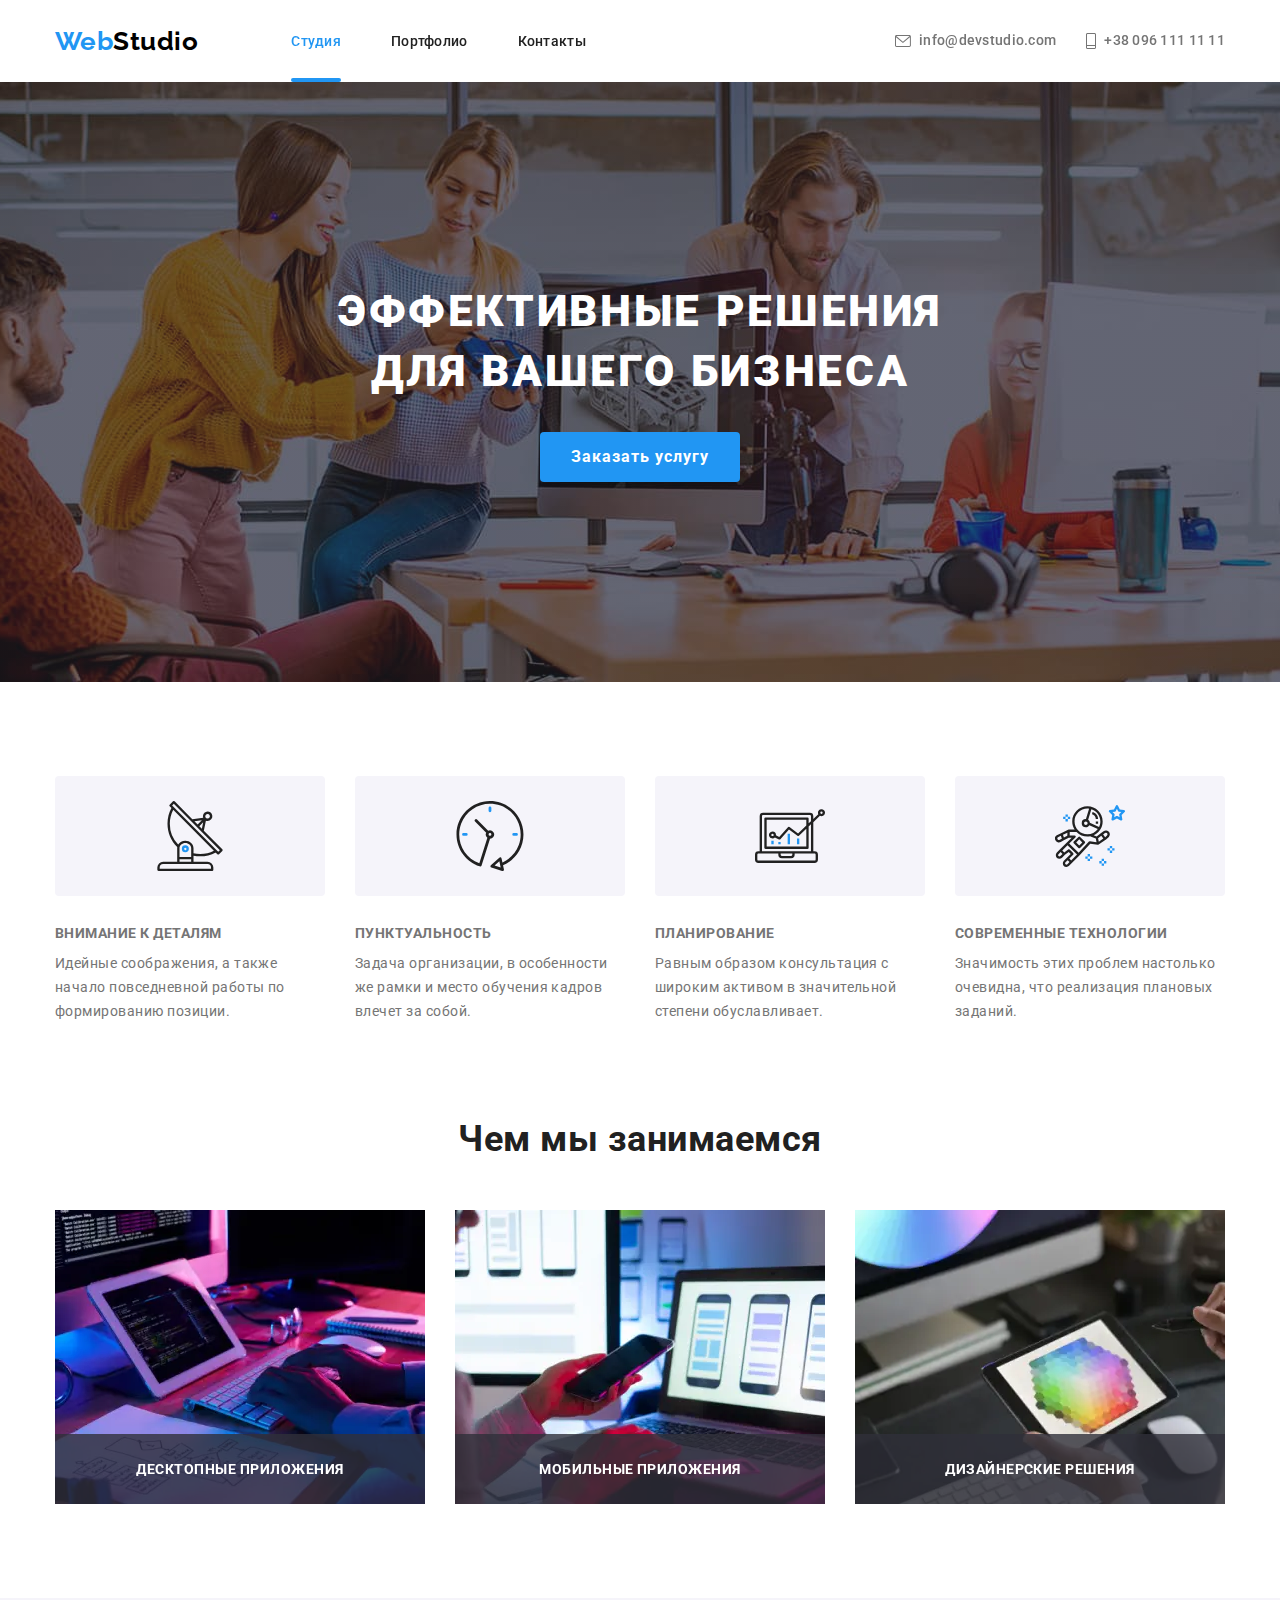
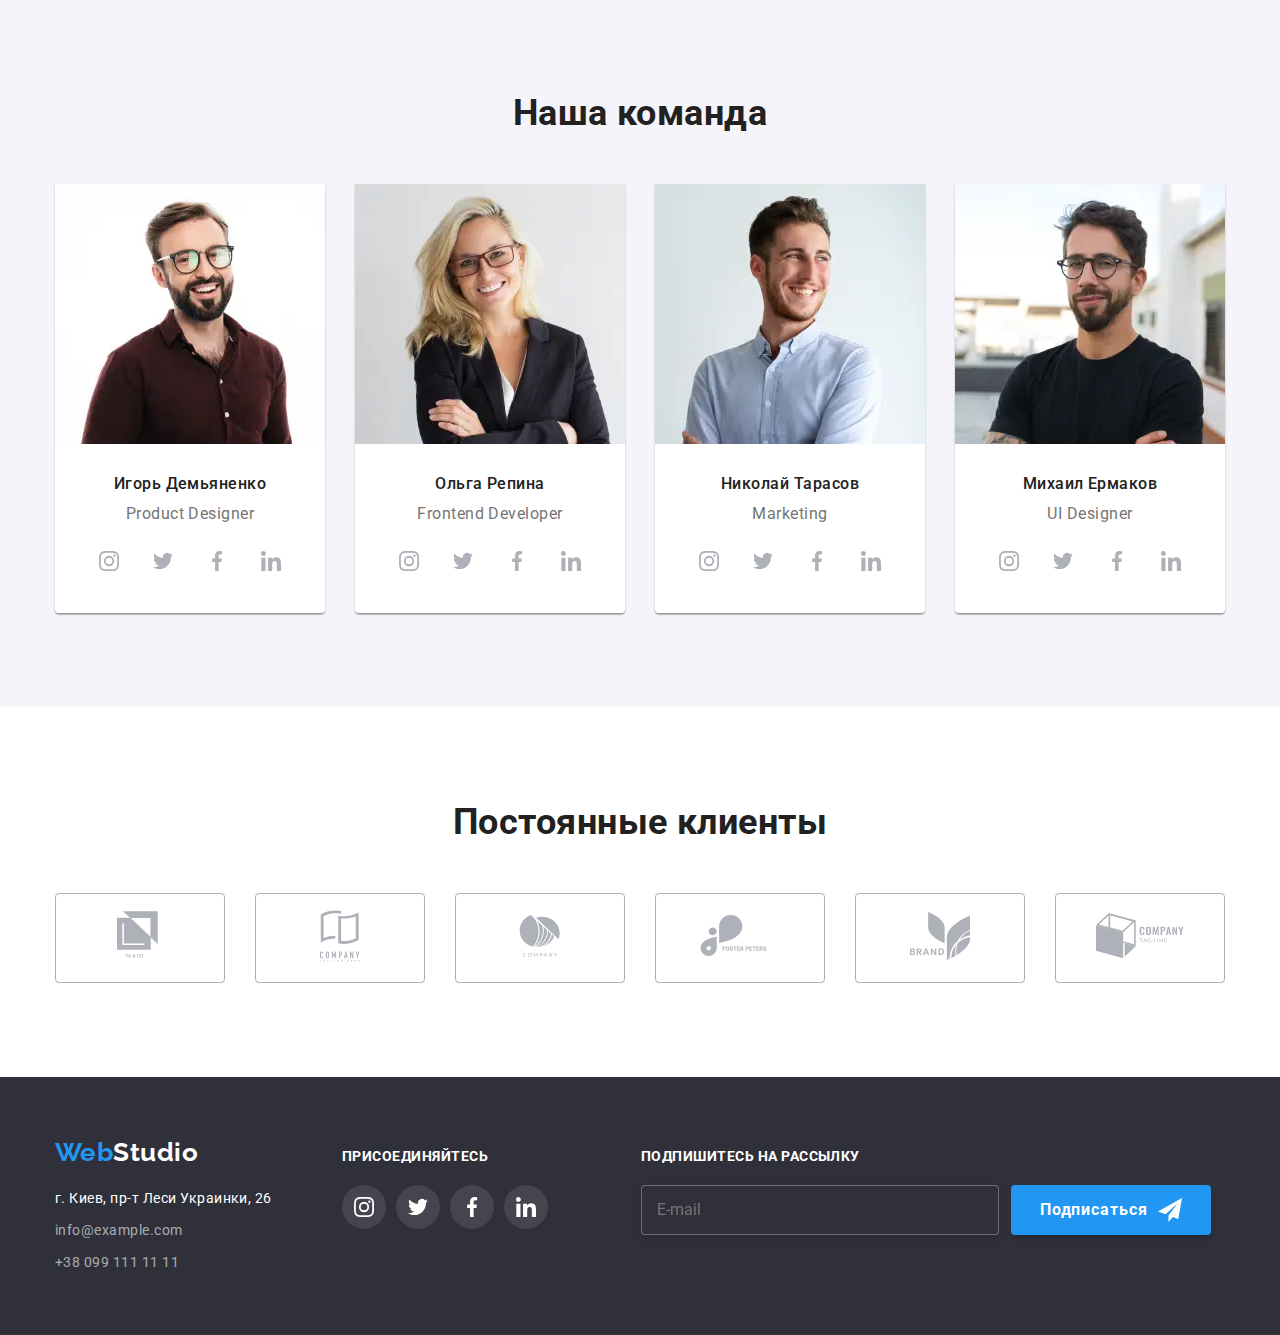
==== index.html @ d4e1d2b4 "Mobile-first design" ====
<!DOCTYPE html>
<html lang="ru">
<head>
    <meta charset="UTF-8">
    <meta name="viewport" content="width=device-width, initial-scale=1.0">
    <title>Студия</title>
    <link rel="preconnect" href="https://fonts.gstatic.com">
    <link href="https://fonts.googleapis.com/css2?family=Raleway:wght@700&family=Roboto:wght@400;500;700;900&display=swap" rel="stylesheet">
    <link rel="stylesheet" href="./css/main.min.css"> 
</head>
<body>
    <header class="page-header">
        <div class="container nav-line">
        <nav class="main-nav">
            <a href="/" class="logo"><span class="logo-first-part">Web</span><span class="logo-second-part">Studio</span></a>
            <button type="button" class="menu-button"
            aria-expanded="false"
            aria-controls="menu-container" 
            data-menu-button>
                <svg width="40" height="40" aria-label="Переключатель мобильного меню">
                    <use class="icon-menu" href="./images/Optimized/svg/sprite.svg#icon-menu"></use>
                    <use class="icon-cross" href="./images/Optimized/svg/sprite.svg#icon-close-black"></use>
                </svg>
            </button>
            <div class="menu-container id=menu-container"  data-menu>
                <ul class="site-nav">
                    <li class="item"><a href="/" class="link current">Студия</a></li>
                    <li class="item"><a href="./portfolio.html" class="link">Портфолио</a></li>
                    <li class="item"><a href="" class="link">Контакты</a></li>
                </ul>
                <ul class="contacts">
                    <li class="item mail"><a href="mailto:info@devstudio.com" class="link">
                        <svg width="16" height="12" class="contacts-icon"><use href="./images/Optimized/svg/sprite.svg#icon-envelope1"></use></svg>
                        info@devstudio.com</a>
                    </li>
                    <li class="item"><a href="tel:+380961111111" class="link">
                        <svg width="10" height="16" class="contacts-icon"><use href="./images/Optimized/svg/sprite.svg#icon-phone1"></use></svg>
                        +38 096 111 11 11</a>
                    </li>
                </ul>
            </div>
        </nav>
        </div>
    </header>

    <main>
        <section class="hero">
            <div class="container">
            <h1 class="hero-title">Эффективные решения<br/>
                для вашего бизнеса</h1>
            <button class="hero-button" data-modal-open>Заказать услугу</button>
            </div>
        </section>
        <div class="backdrop is-hidden" data-modal>
            <div class="modal">
                <button class="close-window" data-modal-close>
                    <svg width="18" height="18" class="close-icon"><use href="./images/Optimized/svg/sprite.svg#icon-close-black"></use></svg>    
                </button>
                <form class="form">
                    <h2>Оставьте свои данные, мы вам перезвоним</h2>

                    <label class="form-field">
                        <span class="form-label">Имя</span> 
                        <input type="text" class="form-input" name="name">
                        <svg width="18" height="18" class="form-icon"><use href="./images/Optimized/svg/sprite.svg#icon-person-black"></use></svg>
                    </label>

                    <label class="form-field">
                        <span class="form-label">Телефон</span>
                        <input type="text" class="form-input" name="tel">
                        <svg width="18" height="18" class="form-icon"><use href="./images/Optimized/svg/sprite.svg#icon-phone-black"></use></svg>
                    </label>

                    <label class="form-field">
                        <span class="form-label">Почта</span>
                        <input type="text" class="form-input" name="mail">
                        <svg width="18" height="18" class="form-icon"><use href="./images/Optimized/svg/sprite.svg#icon-email-black"></use></svg>
                    </label>

                    <label class="form-field">
                        <span class="form-label">Комментарий</span>
                        <textarea name="comment" rows="5" placeholder="Введите текст" class="form-input comment-input"></textarea>
                    </label>

                    <label class="policy-checkbox">
                        <input class="checkbox" type="checkbox" name="policy">
                        <span class="policy-label">Соглашаюсь с рассылкой и принимаю <a href="" class="policy-link">Условия договора</a></span>
                    </label>
                    
                    <button type="submit" class="hero-button submit-button">Отправить</button>
                </form>
            </div>
        </div>

        <section class="section">
            <div class="container our-features">
            <h2 class="section-title visually-hidden">Особенности</h2>
            <ul class="features">
                <li class="list-item">
                    <div class="icon-item">
                        <svg width="70" height="70"><use href="./images/Optimized/svg/sprite.svg#icon-antenna1"></use></svg>
                    </div>
                    <h3 class="title">Внимание к деталям</h3>
                    <p class="description">Идейные соображения, а также начало повседневной работы по формированию позиции.</p>
                </li>
                <li class="list-item">
                    <div class="icon-item">
                        <svg width="70" height="70"><use href="./images/Optimized/svg/sprite.svg#icon-clock1"></use></svg>
                    </div>
                    <h3 class="title">Пунктуальность</h3>
                    <p class="description">Задача организации, в особенности же рамки и место обучения кадров влечет за собой.</p>
                </li>
                <li class="list-item">
                    <div class="icon-item">
                        <svg width="70" height="70"><use href="./images/Optimized/svg/sprite.svg#icon-diagram1"></use></svg>
                    </div>
                    <h3 class="title">Планирование</h3>
                    <p class="description">Равным образом консультация с широким активом в значительной степени обуславливает.</p>
                </li>
                <li class="list-item">
                    <div class="icon-item">
                        <svg width="70" height="70"><use href="./images/Optimized/svg/sprite.svg#icon-astronaut1"></use></svg>
                    </div>
                    <h3 class="title">Современные технологии</h3>
                    <p class="description">Значимость этих проблем настолько очевидна, что реализация плановых заданий.</p>
                </li>
            </ul>
            </div>
        </section>
        <section class="section services">
            <div class="container our-services">
            <h2 class="section-title">Чем мы занимаемся</h2>
            <ul class="what-we-do">
                <li class="list-item">
                    <picture>
                        <source
                          srcset="
                          ./images/Optimized/webp/desktop/our-services1-370.webp    1x,
                          ./images/Optimized/webp/desktop/our-services1-370@2x.webp 2x,
                          ./images/Optimized/webp/desktop/our-services1-370@3x.webp 3x"
                          media="(min-width: 1200px)"
                          type="image/webp"
                        /> 
                        <source
                          srcset="
                          ./images/Optimized/jpeg/desktop/our-services1-370.jpg    1x,
                          ./images/Optimized/jpeg/desktop/our-services1-370@2x.jpg 2x,
                          ./images/Optimized/jpeg/desktop/our-services1-370@3x.jpg 3x"
                          media="(min-width: 1200px)"
                        />
                        <img
                          src="./images/Optimized/jpeg/desktop/our-services1-370.jpg "
                          alt="Человек, вводящий код на клавиатуре"
                        />
                      </picture>
                    <p class="label">Десктопные приложения</p>
                </li>
                <li class="list-item">
                    <picture>
                        <source
                          srcset="
                          ./images/Optimized/webp/desktop/our-services2-370.webp    1x,
                          ./images/Optimized/webp/desktop/our-services2-370@2x.webp 2x,
                          ./images/Optimized/webp/desktop/our-services2-370@3x.webp 3x"
                          media="(min-width: 1200px)"
                          type="image/webp"
                        /> 
                        <source
                          srcset="
                          ./images/Optimized/jpeg/desktop/our-services2-370.jpg    1x,
                          ./images/Optimized/jpeg/desktop/our-services2-370@2x.jpg 2x,
                          ./images/Optimized/jpeg/desktop/our-services2-370@3x.jpg 3x"
                          media="(min-width: 1200px)"
                        />
                        <img
                          src="./images/Optimized/jpeg/desktop/our-services2-370.jpg "
                          alt="Человек, выбирающий дизайн для мобильного сайта"
                        />
                      </picture>
                    <p class="label">Мобильные приложения</p>
                </li>
                <li class="list-item">
                    <picture>
                        <source
                          srcset="
                          ./images/Optimized/webp/desktop/our-services3-370.webp    1x,
                          ./images/Optimized/webp/desktop/our-services3-370@2x.webp 2x,
                          ./images/Optimized/webp/desktop/our-services3-370@3x.webp 3x"
                          media="(min-width: 1200px)"
                          type="image/webp"
                        /> 
                        <source
                          srcset="
                          ./images/Optimized/jpeg/desktop/our-services3-370.jpg    1x,
                          ./images/Optimized/jpeg/desktop/our-services3-370@2x.jpg 2x,
                          ./images/Optimized/jpeg/desktop/our-services3-370@3x.jpg 3x"
                          media="(min-width: 1200px)"
                        />
                        <img
                          src="./images/Optimized/jpeg/desktop/our-services3-370.jpg "
                          alt="Человек, выбирающий цвета для дизайна"
                        />
                      </picture>
                    <p class="label">Дизайнерские решения</p>
                </li>
            </ul>
            </div>
        </section>
        <section class="section our-team">
            <div class="container our-people">
            <h2 class="section-title">Наша команда</h2>
            <ul class="our-team-members">
                <li class="list-item">
                    <picture>
                        <source
                          srcset="
                          ./images/Optimized/webp/desktop/team-member1-270.webp    1x,
                          ./images/Optimized/webp/desktop/team-member1-270@2x.webp 2x,
                          ./images/Optimized/webp/desktop/team-member1-270@3x.webp 3x"
                          media="(min-width: 1200px)"
                          type="image/webp"
                        /> 
                        <source
                          srcset="
                          ./images/Optimized/jpeg/desktop/team-member1-270.jpg    1x,
                          ./images/Optimized/jpeg/desktop/team-member1-270@2x.jpg 2x,
                          ./images/Optimized/jpeg/desktop/team-member1-270@3x.jpg 3x"
                          media="(min-width: 1200px)"
                        />
                        <source
                          srcset="
                          ./images/Optimized/webp/tablet/team-member1-354.webp    1x,
                          ./images/Optimized/webp/tablet/team-member1-354@2x.webp 2x,
                          ./images/Optimized/webp/tablet/team-member1-354@3x.webp 3x"
                          media="(min-width: 768px)"
                          type="image/webp"
                        /> 
                        <source 
                          srcset="
                          ./images/Optimized/jpeg/tablet/team-member1-354.jpg    1x,
                          ./images/Optimized/jpeg/tablet/team-member1-354@2x.jpg 2x,
                          ./images/Optimized/jpeg/tablet/team-member1-354@3x.jpg 3x"
                          media="(min-width: 768px)"
                        />
                        <source
                          srcset="
                          ./images/Optimized/webp/mobile/team-member1-450.webp    1x,
                          ./images/Optimized/webp/mobile/team-member1-450@2x.webp 2x,
                          ./images/Optimized/webp/mobile/team-member1-450@3x.webp 3x"
                          media="(max-width: 767px)"
                          type="image/webp"
                        /> 
                        <source   
                          srcset="
                          ./images/Optimized/jpeg/mobile/team-member1-450.jpg    1x,
                          ./images/Optimized/jpeg/mobile/team-member1-450@2x.jpg 2x,
                          ./images/Optimized/jpeg/mobile/team-member1-450@3x.jpg 3x"
                          media="(max-width: 767px)"
                        />
                        <img
                          src="./images/Optimized/jpeg/desktop/team-member1-270.jpg "
                          alt="Фото Игорь Демьяненко" class="team-member-photo"
                        />
                      </picture>
                        <div class="team-member-details">
                            <h3 class="team-member">Игорь Демьяненко</h3>
                            <p lang="en" class="team-member-position">Product Designer</p>
                            <ul class="social-networks">
                                <li><a href="" class="social-link">
                                    <svg class="link-icon" width="20" height="20"><use href="./images/Optimized/svg/sprite.svg#icon-instagram1"></use></svg>
                                </a></li>
                                <li><a href="" class="social-link">
                                    <svg class="link-icon" width="20" height="20"><use href="./images/Optimized/svg/sprite.svg#icon-twitter1"></use></svg>
                                </a></li>
                                <li><a href="" class="social-link">
                                    <svg class="link-icon" width="20" height="20"><use href="./images/Optimized/svg/sprite.svg#icon-facebook1"></use></svg>
                                </a></li>
                                <li><a href="" class="social-link">
                                    <svg class="link-icon" width="20" height="20"><use href="./images/Optimized/svg/sprite.svg#icon-linkedin1"></use></svg>
                                </a></li>
                            </ul>
                        </div>
                </li>
                <li class="list-item">
                    <picture>
                        <source
                          srcset="
                          ./images/Optimized/webp/desktop/team-member2-270.webp    1x,
                          ./images/Optimized/webp/desktop/team-member2-270@2x.webp 2x,
                          ./images/Optimized/webp/desktop/team-member2-270@3x.webp 3x"
                          media="(min-width: 1200px)"
                          type="image/webp"
                        /> 
                        <source
                          srcset="
                          ./images/Optimized/jpeg/desktop/team-member2-270.jpg    1x,
                          ./images/Optimized/jpeg/desktop/team-member2-270@2x.jpg 2x,
                          ./images/Optimized/jpeg/desktop/team-member2-270@3x.jpg 3x"
                          media="(min-width: 1200px)"
                        />
                        <source
                          srcset="
                          ./images/Optimized/webp/tablet/team-member2-354.webp    1x,
                          ./images/Optimized/webp/tablet/team-member2-354@2x.webp 2x,
                          ./images/Optimized/webp/tablet/team-member2-354@3x.webp 3x"
                          media="(min-width: 768px)"
                          type="image/webp"
                        /> 
                        <source 
                          srcset="
                          ./images/Optimized/jpeg/tablet/team-member2-354.jpg    1x,
                          ./images/Optimized/jpeg/tablet/team-member2-354@2x.jpg 2x,
                          ./images/Optimized/jpeg/tablet/team-member2-354@3x.jpg 3x"
                          media="(min-width: 768px)"
                        />
                        <source
                          srcset="
                          ./images/Optimized/webp/mobile/team-member2-450.webp    1x,
                          ./images/Optimized/webp/mobile/team-member2-450@2x.webp 2x,
                          ./images/Optimized/webp/mobile/team-member2-450@3x.webp 3x"
                          media="(max-width: 767px)"
                          type="image/webp"
                        /> 
                        <source   
                          srcset="
                          ./images/Optimized/jpeg/mobile/team-member2-450.jpg    1x,
                          ./images/Optimized/jpeg/mobile/team-member2-450@2x.jpg 2x,
                          ./images/Optimized/jpeg/mobile/team-member2-450@3x.jpg 3x"
                          media="(max-width: 767px)"
                        />
                        <img
                          src="./images/Optimized/jpeg/desktop/team-member2-270.jpg "
                          alt="Фото Ольга Репина" class="team-member-photo"
                        />
                      </picture>
                        <div class="team-member-details">
                            <h3 class="team-member">Ольга Репина</h3>
                            <p lang="en" class="team-member-position">Frontend Developer</p>
                            <ul class="social-networks">
                                <li><a href="" class="social-link">
                                    <svg class="link-icon" width="20" height="20"><use href="./images/Optimized/svg/sprite.svg#icon-instagram1"></use></svg>
                                </a></li>
                                <li><a href="" class="social-link">
                                    <svg class="link-icon" width="20" height="20"><use href="./images/Optimized/svg/sprite.svg#icon-twitter1"></use></svg>
                                </a></li>
                                <li><a href="" class="social-link">
                                    <svg class="link-icon" width="20" height="20"><use href="./images/Optimized/svg/sprite.svg#icon-facebook1"></use></svg>
                                </a></li>
                                <li><a href="" class="social-link">
                                    <svg class="link-icon" width="20" height="20"><use href="./images/Optimized/svg/sprite.svg#icon-linkedin1"></use></svg>
                                </a></li>
                            </ul>
                        </div>
                </li>
                <li class="list-item">
                    <picture>
                        <source
                          srcset="
                          ./images/Optimized/webp/desktop/team-member3-270.webp    1x,
                          ./images/Optimized/webp/desktop/team-member3-270@2x.webp 2x,
                          ./images/Optimized/webp/desktop/team-member3-270@3x.webp 3x"
                          media="(min-width: 1200px)"
                          type="image/webp"
                        /> 
                        <source
                          srcset="
                          ./images/Optimized/jpeg/desktop/team-member3-270.jpg    1x,
                          ./images/Optimized/jpeg/desktop/team-member3-270@2x.jpg 2x,
                          ./images/Optimized/jpeg/desktop/team-member3-270@3x.jpg 3x"
                          media="(min-width: 1200px)"
                        />
                        <source
                          srcset="
                          ./images/Optimized/webp/tablet/team-member3-354.webp    1x,
                          ./images/Optimized/webp/tablet/team-member3-354@2x.webp 2x,
                          ./images/Optimized/webp/tablet/team-member3-354@3x.webp 3x"
                          media="(min-width: 768px)"
                          type="image/webp"
                        /> 
                        <source 
                          srcset="
                          ./images/Optimized/jpeg/tablet/team-member3-354.jpg    1x,
                          ./images/Optimized/jpeg/tablet/team-member3-354@2x.jpg 2x,
                          ./images/Optimized/jpeg/tablet/team-member3-354@3x.jpg 3x"
                          media="(min-width: 768px)"
                        />
                        <source
                          srcset="
                          ./images/Optimized/webp/mobile/team-member3-450.webp    1x,
                          ./images/Optimized/webp/mobile/team-member3-450@2x.webp 2x,
                          ./images/Optimized/webp/mobile/team-member3-450@3x.webp 3x"
                          media="(max-width: 767px)"
                          type="image/webp"
                        /> 
                        <source   
                          srcset="
                          ./images/Optimized/jpeg/mobile/team-member3-450.jpg    1x,
                          ./images/Optimized/jpeg/mobile/team-member3-450@2x.jpg 2x,
                          ./images/Optimized/jpeg/mobile/team-member3-450@3x.jpg 3x"
                          media="(max-width: 767px)"
                        />
                        <img
                          src="./images/Optimized/jpeg/desktop/team-member3-270.jpg "
                          alt="Фото Николай Тарасов" class="team-member-photo"
                        />
                      </picture>
                        <div class="team-member-details">
                            <h3 class="team-member">Николай Тарасов</h3>
                            <p lang="en" class="team-member-position">Marketing</p>
                            <ul class="social-networks">
                                <li><a href="" class="social-link">
                                    <svg class="link-icon" width="20" height="20"><use href="./images/Optimized/svg/sprite.svg#icon-instagram1"></use></svg>
                                </a></li>
                                <li><a href="" class="social-link">
                                    <svg class="link-icon" width="20" height="20"><use href="./images/Optimized/svg/sprite.svg#icon-twitter1"></use></svg>
                                </a></li>
                                <li><a href="" class="social-link">
                                    <svg class="link-icon" width="20" height="20"><use href="./images/Optimized/svg/sprite.svg#icon-facebook1"></use></svg>
                                </a></li>
                                <li><a href="" class="social-link">
                                    <svg class="link-icon" width="20" height="20"><use href="./images/Optimized/svg/sprite.svg#icon-linkedin1"></use></svg>
                                </a></li>
                            </ul>
                        </div>
                </li>
                <li class="list-item">
                    <picture>
                        <source
                          srcset="
                          ./images/Optimized/webp/desktop/team-member4-270.webp    1x,
                          ./images/Optimized/webp/desktop/team-member4-270@2x.webp 2x,
                          ./images/Optimized/webp/desktop/team-member4-270@3x.webp 3x"
                          media="(min-width: 1200px)"
                          type="image/webp"
                        /> 
                        <source
                          srcset="
                          ./images/Optimized/jpeg/desktop/team-member4-270.jpg    1x,
                          ./images/Optimized/jpeg/desktop/team-member4-270@2x.jpg 2x,
                          ./images/Optimized/jpeg/desktop/team-member4-270@3x.jpg 3x"
                          media="(min-width: 1200px)"
                        />
                        <source
                          srcset="
                          ./images/Optimized/webp/tablet/team-member4-354.webp    1x,
                          ./images/Optimized/webp/tablet/team-member4-354@2x.webp 2x,
                          ./images/Optimized/webp/tablet/team-member4-354@3x.webp 3x"
                          media="(min-width: 768px)"
                          type="image/webp"
                        /> 
                        <source 
                          srcset="
                          ./images/Optimized/jpeg/tablet/team-member4-354.jpg    1x,
                          ./images/Optimized/jpeg/tablet/team-member4-354@2x.jpg 2x,
                          ./images/Optimized/jpeg/tablet/team-member4-354@3x.jpg 3x"
                          media="(min-width: 768px)"
                        />
                        <source
                          srcset="
                          ./images/Optimized/webp/mobile/team-member4-450.webp    1x,
                          ./images/Optimized/webp/mobile/team-member4-450@2x.webp 2x,
                          ./images/Optimized/webp/mobile/team-member4-450@3x.webp 3x"
                          media="(max-width: 767px)"
                          type="image/webp"
                        /> 
                        <source   
                          srcset="
                          ./images/Optimized/jpeg/mobile/team-member4-450.jpg    1x,
                          ./images/Optimized/jpeg/mobile/team-member4-450@2x.jpg 2x,
                          ./images/Optimized/jpeg/mobile/team-member4-450@3x.jpg 3x"
                          media="(max-width: 767px)"
                        />
                        <img
                          src="./images/Optimized/jpeg/desktop/team-member4-270.jpg "
                          alt="Фото Михаил Ермаков" class="team-member-photo"
                        />
                      </picture>
                        <div class="team-member-details">
                            <h3 class="team-member">Михаил Ермаков</h3>
                            <p lang="en" class="team-member-position">UI Designer</p>
                            <ul class="social-networks">
                                <li><a href="" class="social-link">
                                    <svg class="link-icon" width="20" height="20"><use href="./images/Optimized/svg/sprite.svg#icon-instagram1"></use></svg>
                                </a></li>
                                <li><a href="" class="social-link">
                                    <svg class="link-icon" width="20" height="20"><use href="./images/Optimized/svg/sprite.svg#icon-twitter1"></use></svg>
                                </a></li>
                                <li><a href="" class="social-link">
                                    <svg class="link-icon" width="20" height="20"><use href="./images/Optimized/svg/sprite.svg#icon-facebook1"></use></svg>
                                </a></li>
                                <li><a href="" class="social-link">
                                    <svg class="link-icon" width="20" height="20"><use href="./images/Optimized/svg/sprite.svg#icon-linkedin1"></use></svg>
                                </a></li>
                            </ul>
                        </div>
                </li>
            </ul>
            </div>
        </section>
        <section class="section">
            <div class="container our-clients">
            <h2 class="section-title">Постоянные клиенты</h2>
            <ul class="clients-logos">
                <li class="list-item client"><a href="">
                    <svg class="link-icon" width="45" height="50"><use href="./images/Optimized/svg/sprite.svg#icon-logo11"></use></svg>
                </a></li>
                <li class="list-item client"><a href="">
                    <svg class="link-icon" width="40" height="52"><use href="./images/Optimized/svg/sprite.svg#icon-logo21"></use></svg>
                </a></li>
                <li class="list-item client"><a href="">
                    <svg class="link-icon" width="42" height="42"><use href="./images/Optimized/svg/sprite.svg#icon-logo31"></use></svg>
                </a></li>
                <li class="list-item client"><a href="">
                    <svg class="link-icon" width="80" height="42"><use href="./images/Optimized/svg/sprite.svg#icon-logo41"></use></svg>
                </a></li>
                <li class="list-item client"><a href="">
                    <svg class="link-icon" width="60" height="48"><use href="./images/Optimized/svg/sprite.svg#icon-logo51"></use></svg>
                </a></li>
                <li class="list-item client"><a href="">
                    <svg class="link-icon" width="88" height="46"><use href="./images/Optimized/svg/sprite.svg#icon-logo61"></use></svg>
                </a></li>
            </ul>
            </div>
        </section>
    </main>

    <footer class="footer">
        <div class="container footer-line">
        <div class="footer-contacts">
            <div class="address-block">
                <a href="/" class="logo"><span class="logo-first-part">Web</span><span class="logo-second-part">Studio</span></a>
                <address class="address">
                        <a href="" class="phys-address link">г. Киев, пр-т Леси Украинки, 26</a>
                        <a href="mailto:info@example.com" class="email link">info@example.com</a>
                        <a href="tel:+380991111111" class="phone link">+38 099 111 11 11</a>
                </address>
            </div>
            <div class="join-us">
                <p class="join">присоединяйтесь</p>
                <ul class="social-networks">
                    <li><a href="" class="social-link-footer">
                        <svg class="link-icon" width="20" height="20"><use href="./images/Optimized/svg/sprite.svg#icon-instagram1"></use></svg>
                    </a></li>
                    <li><a href="" class="social-link-footer">
                        <svg class="link-icon" width="20" height="20"><use href="./images/Optimized/svg/sprite.svg#icon-twitter1"></use></svg>
                    </a></li>
                    <li><a href="" class="social-link-footer">
                        <svg class="link-icon" width="20" height="20"><use href="./images/Optimized/svg/sprite.svg#icon-facebook1"></use></svg>
                    </a></li>
                    <li><a href="" class="social-link-footer">
                        <svg class="link-icon" width="20" height="20"><use href="./images/Optimized/svg/sprite.svg#icon-linkedin1"></use></svg>
                    </a></li>
                </ul>
            </div>
        </div>
            <form class="form-footer">
                <div>
                    <p>Подпишитесь на рассылку</p>
                    <input type="text" class="form-input-footer" name="email" id="email" placeholder="E-mail">
                </div>
                    <button type="submit" class="hero-button subscribe-button">Подписаться
                        <svg class="subscribe-icon" width="24" height="24"><use href="./images/Optimized/svg/sprite.svg#icon-icon-send"></use></svg> 
                    </button>
            </form>
        </div>
    </footer>
    <script src="./js/modal.js"></script>
    <script src="./js/menu-button.js"></script>
</body>
</html>
---- css/main.min.css ----
/*! modern-normalize v1.0.0 | MIT License | https://github.com/sindresorhus/modern-normalize */*,*::before,*::after{-webkit-box-sizing:border-box;box-sizing:border-box}:root{-moz-tab-size:4;-o-tab-size:4;tab-size:4}html{line-height:1.15;-webkit-text-size-adjust:100%}body{margin:0}body{font-family:system-ui,-apple-system,"Segoe UI",Roboto,Helvetica,Arial,sans-serif,"Apple Color Emoji","Segoe UI Emoji"}hr{height:0;color:inherit}abbr[title]{-webkit-text-decoration:underline dotted;text-decoration:underline dotted}b,strong{font-weight:bolder}code,kbd,samp,pre{font-family:ui-monospace, SFMono-Regular, Consolas, 'Liberation Mono', Menlo, monospace;font-size:1em}small{font-size:80%}sub,sup{font-size:75%;line-height:0;position:relative;vertical-align:baseline}sub{bottom:-0.25em}sup{top:-0.5em}table{text-indent:0;border-color:inherit}button,input,optgroup,select,textarea{font-family:inherit;font-size:100%;line-height:1.15;margin:0}button,select{text-transform:none}button,[type='button'],[type='reset'],[type='submit']{-webkit-appearance:button}::-moz-focus-inner{border-style:none;padding:0}:-moz-focusring{outline:1px dotted ButtonText}:-moz-ui-invalid{box-shadow:none}legend{padding:0}progress{vertical-align:baseline}::-webkit-inner-spin-button,::-webkit-outer-spin-button{height:auto}[type='search']{-webkit-appearance:textfield;outline-offset:-2px}::-webkit-search-decoration{-webkit-appearance:none}::-webkit-file-upload-button{-webkit-appearance:button;font:inherit}summary{display:list-item}.visually-hidden{position:absolute;width:1px;height:1px;margin:-1px;border:0;padding:0;white-space:nowrap;-webkit-clip-path:inset(100%);clip-path:inset(100%);clip:rect(0 0 0 0);overflow:hidden}body{background-color:#fff;color:#757575;font-family:Roboto,sans-serif;letter-spacing:0.03em}body.modal-open{overflow:hidden}ul{list-style:none;padding:0;margin:0}a{text-decoration:none;color:currentColor}img{display:block;max-width:100%;height:auto}.container{padding-left:15px;padding-right:15px;margin-left:auto;margin-right:auto}@media screen and (min-width: 480px){.container{width:480px}}@media screen and (min-width: 768px){.container{width:768px}}@media screen and (min-width: 1200px){.container{width:1200px}}.section-title{margin-top:0;margin-bottom:30px;color:#212121;font-weight:700;font-size:28px;line-height:1.17;text-align:center}@media screen and (min-width: 1200px){.section-title{margin-bottom:50px;font-size:36px;line-height:1.17}}.logo{padding-top:16px;padding-bottom:16px;font-family:Raleway,sans-serif;font-weight:700;font-size:24px;line-height:1.17}.logo-first-part{color:#2196F3}.logo-second-part{color:#000}@media screen and (min-width: 768px){.logo{padding-top:26px;padding-bottom:26px}}@media screen and (min-width: 1200px){.logo{font-size:26px}}.footer .logo-second-part{color:#fff}.page-header{position:relative}.main-nav{display:-webkit-box;display:-ms-flexbox;display:flex;-webkit-box-pack:justify;-ms-flex-pack:justify;justify-content:space-between;-webkit-box-align:center;-ms-flex-align:center;align-items:center}.menu-button{display:-webkit-inline-box;display:-ms-inline-flexbox;display:inline-flex;margin:0;padding:0;border:none;background-color:transparent}.menu-button .icon-cross{display:none}.menu-button.is-open .icon-cross{display:block}.menu-button.is-open .icon-menu{display:none}@media screen and (min-width: 768px){.menu-button{display:none}}.icon-menu{fill:currentColor}.icon-menu:hover,.icon-menu:focus{color:#2196F3}.icon-cross{fill:currentColor}.icon-cross:hover,.icon-cross:focus{color:#2196F3}.menu-container{width:100%;z-index:2}@media screen and (max-width: 767px){.menu-container{display:none;position:absolute;top:100%;left:0;padding:60px;text-align:center;background-color:#fff;border-top:1px solid #ECECEC;-webkit-box-shadow:0px 4px 8px rgba(0,0,0,0.04),0px 2px 4px rgba(0,0,0,0.08),0px 1px 3px rgba(0,0,0,0.16);box-shadow:0px 4px 8px rgba(0,0,0,0.04),0px 2px 4px rgba(0,0,0,0.08),0px 1px 3px rgba(0,0,0,0.16)}.menu-container.is-open{display:block}}@media screen and (min-width: 768px){.menu-container{display:-webkit-box;display:-ms-flexbox;display:flex;-webkit-box-pack:justify;-ms-flex-pack:justify;justify-content:space-between;-webkit-box-align:center;-ms-flex-align:center;align-items:center;margin-left:88px}}@media screen and (min-width: 1200px){.menu-container{margin-left:93px}}@media screen and (max-width: 767px){.site-nav{margin-bottom:60px}}@media screen and (min-width: 768px){.site-nav{display:-webkit-box;display:-ms-flexbox;display:flex;-webkit-box-pack:justify;-ms-flex-pack:justify;justify-content:space-between;-webkit-box-align:center;-ms-flex-align:center;align-items:center}}@media screen and (max-width: 767px){.site-nav .item{margin-bottom:40px}}@media screen and (min-width: 768px){.site-nav .item{margin-right:50px}}@media screen and (max-width: 767px){.site-nav .item:last-child{margin-bottom:0}}@media screen and (min-width: 768px){.site-nav .item:last-child{margin-right:0}}.site-nav .link{display:inline-block;color:#212121;font-weight:500;font-size:18px;line-height:1.17;letter-spacing:0.02em;-webkit-transition:color 250ms cubic-bezier(0.4, 0, 0.2, 1);transition:color 250ms cubic-bezier(0.4, 0, 0.2, 1)}@media screen and (min-width: 768px){.site-nav .link{font-size:14px}}@media screen and (min-width: 1200px){.site-nav .link{line-height:1.14}}.site-nav .link:hover,.site-nav .link:focus{color:#2196F3}.site-nav .link.current{color:#2196F3}.link.current{position:relative}.link.current::after{content:"";position:absolute;bottom:-8px;left:0;width:100%;height:4px;border-radius:2px;background-color:#2196F3}@media screen and (min-width: 768px){.link.current::after{bottom:-32px}}@media screen and (min-width: 768px){.main-nav{display:-webkit-box;display:-ms-flexbox;display:flex;-webkit-box-pack:justify;-ms-flex-pack:justify;justify-content:space-between;-webkit-box-align:center;-ms-flex-align:center;align-items:center}}@media screen and (min-width: 1200px){.contacts{display:-webkit-box;display:-ms-flexbox;display:flex;-webkit-box-pack:justify;-ms-flex-pack:justify;justify-content:space-between;-webkit-box-align:center;-ms-flex-align:center;align-items:center}}@media screen and (min-width: 1200px){.contacts .item:first-child{margin-right:30px}}.contacts .link{color:#757575;font-weight:500;font-size:18px;line-height:1.17;letter-spacing:0.02em;-webkit-transition:color 250ms cubic-bezier(0.4, 0, 0.2, 1);transition:color 250ms cubic-bezier(0.4, 0, 0.2, 1)}@media screen and (min-width: 768px){.contacts .link{display:-webkit-box;display:-ms-flexbox;display:flex;-webkit-box-pack:start;-ms-flex-pack:start;justify-content:flex-start;-webkit-box-align:center;-ms-flex-align:center;align-items:center;font-size:12px}}@media screen and (min-width: 1200px){.contacts .link{-webkit-box-pack:justify;-ms-flex-pack:justify;justify-content:space-between;font-size:14px;line-height:1.14}}.contacts .link:hover,.contacts .link:focus{color:#2196F3}.contacts-icon{margin-right:10px;fill:currentColor}@media screen and (min-width: 768px){.contacts-icon{margin-right:8px}}@media screen and (min-width: 480px){.item.mail{margin-bottom:16px}}@media screen and (min-width: 768px){.item.mail{margin-bottom:12px}}@media screen and (min-width: 1200px){.item.mail{margin-bottom:0}}.header-portfolio{border-bottom:1px solid #ECECEC}.hero{text-align:center;margin-left:auto;margin-right:auto;max-width:480px;height:400px;background-color:#2F303A;background-image:-webkit-gradient(linear, left top, right top, from(rgba(47,48,58,0.4)), to(rgba(47,48,58,0.4))),url(../images/Optimized/jpeg/Hero-mobile.jpg);background-image:linear-gradient(to right, rgba(47,48,58,0.4), rgba(47,48,58,0.4)),url(../images/Optimized/jpeg/Hero-mobile.jpg);background-size:cover;background-repeat:no-repeat;background-position:center}@media screen and (min-width: 768px){.hero{max-width:768px}}@media screen and (min-width: 1200px){.hero{max-width:1600px;height:600px}}@media screen and (min-device-pixel-ratio: 2), screen and (-webkit-min-device-pixel-ratio: 2), screen and (min-resolution: 192dpi), screen and (min-resolution: 2dppx){.hero{background-image:-webkit-gradient(linear, left top, right top, from(rgba(47,48,58,0.4)), to(rgba(47,48,58,0.4))),url(../images/Optimized/jpeg/Hero-mobile@2x.jpg);background-image:linear-gradient(to right, rgba(47,48,58,0.4), rgba(47,48,58,0.4)),url(../images/Optimized/jpeg/Hero-mobile@2x.jpg)}}@media screen and (min-device-pixel-ratio: 3), screen and (-webkit-min-device-pixel-ratio: 3), screen and (min-resolution: 288dpi), screen and (min-resolution: 3dppx){.hero{background-image:-webkit-gradient(linear, left top, right top, from(rgba(47,48,58,0.4)), to(rgba(47,48,58,0.4))),url(../images/Optimized/jpeg/Hero-mobile@3x.jpg);background-image:linear-gradient(to right, rgba(47,48,58,0.4), rgba(47,48,58,0.4)),url(../images/Optimized/jpeg/Hero-mobile@3x.jpg)}}@media screen and (min-width: 481px){.hero{background-image:-webkit-gradient(linear, left top, right top, from(rgba(47,48,58,0.4)), to(rgba(47,48,58,0.4))),url(../images/Optimized/jpeg/Hero-tablet.jpg);background-image:linear-gradient(to right, rgba(47,48,58,0.4), rgba(47,48,58,0.4)),url(../images/Optimized/jpeg/Hero-tablet.jpg)}}@media screen and (min-width: 481px) and (min-device-pixel-ratio: 2), screen and (min-width: 481px) and (-webkit-min-device-pixel-ratio: 2), screen and (min-width: 481px) and (min-resolution: 192dpi), screen and (min-width: 481px) and (min-resolution: 2dppx){.hero{background-image:-webkit-gradient(linear, left top, right top, from(rgba(47,48,58,0.4)), to(rgba(47,48,58,0.4))),url(../images/Optimized/jpeg/Hero-tablet@2x.jpg);background-image:linear-gradient(to right, rgba(47,48,58,0.4), rgba(47,48,58,0.4)),url(../images/Optimized/jpeg/Hero-tablet@2x.jpg)}}@media screen and (min-width: 481px) and (min-device-pixel-ratio: 3), screen and (min-width: 481px) and (-webkit-min-device-pixel-ratio: 3), screen and (min-width: 481px) and (min-resolution: 288dpi), screen and (min-width: 481px) and (min-resolution: 3dppx){.hero{background-image:-webkit-gradient(linear, left top, right top, from(rgba(47,48,58,0.4)), to(rgba(47,48,58,0.4))),url(../images/Optimized/jpeg/Hero-tablet@3x.jpg);background-image:linear-gradient(to right, rgba(47,48,58,0.4), rgba(47,48,58,0.4)),url(../images/Optimized/jpeg/Hero-tablet@3x.jpg)}}@media screen and (min-width: 769px){.hero{background-image:-webkit-gradient(linear, left top, right top, from(rgba(47,48,58,0.4)), to(rgba(47,48,58,0.4))),url(../images/Optimized/jpeg/Hero-desktop.jpg);background-image:linear-gradient(to right, rgba(47,48,58,0.4), rgba(47,48,58,0.4)),url(../images/Optimized/jpeg/Hero-desktop.jpg)}}@media screen and (min-width: 769px) and (min-device-pixel-ratio: 2), screen and (min-width: 769px) and (-webkit-min-device-pixel-ratio: 2), screen and (min-width: 769px) and (min-resolution: 192dpi), screen and (min-width: 769px) and (min-resolution: 2dppx){.hero{background-image:-webkit-gradient(linear, left top, right top, from(rgba(47,48,58,0.4)), to(rgba(47,48,58,0.4))),url(../images/Optimized/jpeg/Hero-desktop@2x.jpg);background-image:linear-gradient(to right, rgba(47,48,58,0.4), rgba(47,48,58,0.4)),url(../images/Optimized/jpeg/Hero-desktop@2x.jpg)}}@media screen and (min-width: 769px) and (min-device-pixel-ratio: 3), screen and (min-width: 769px) and (-webkit-min-device-pixel-ratio: 3), screen and (min-width: 769px) and (min-resolution: 288dpi), screen and (min-width: 769px) and (min-resolution: 3dppx){.hero{background-image:-webkit-gradient(linear, left top, right top, from(rgba(47,48,58,0.4)), to(rgba(47,48,58,0.4))),url(../images/Optimized/jpeg/Hero-desktop@3x.jpg);background-image:linear-gradient(to right, rgba(47,48,58,0.4), rgba(47,48,58,0.4)),url(../images/Optimized/jpeg/Hero-desktop@3x.jpg)}}.hero .container{padding:118px 60px}@media screen and (min-width: 1200px){.hero .container{padding:200px}}.hero-title{margin-top:0;margin-bottom:30px;color:#fff;font-weight:900;font-size:26px;line-height:1.62;letter-spacing:0.06em;text-transform:uppercase}@media screen and (min-width: 1200px){.hero-title{font-size:44px;line-height:1.36}}.hero-button{display:inline-block;width:200px;height:50px;border-radius:4px;border:none;padding:10px;margin:0;-webkit-box-shadow:0px 4px 4px rgba(0,0,0,0.15);box-shadow:0px 4px 4px rgba(0,0,0,0.15);color:#fff;background-color:#2196F3;font-weight:700;font-size:16px;line-height:1.87;letter-spacing:0.06em;cursor:pointer}.backdrop{position:fixed;top:0;left:0;width:100%;height:100%;padding:93px 15px;background-color:rgba(0,0,0,0.2);overflow-y:scroll;opacity:1;-webkit-transition:opacity 250ms cubic-bezier(0.4, 0, 0.2, 1);transition:opacity 250ms cubic-bezier(0.4, 0, 0.2, 1)}@media screen and (min-width: 768px){.backdrop{padding:207px 159px}}.backdrop.is-hidden{opacity:0;pointer-events:none}.backdrop.is-hidden .modal{-webkit-transform:translate(-50%, -50%) scale(0.8);transform:translate(-50%, -50%) scale(0.8)}.modal{position:relative;width:450px;background-color:#fff}@media screen and (min-width: 1200px){.modal{position:absolute;top:50%;left:50%;width:528px;height:581px;-webkit-transform:translate(-50%, -50%) scale(1);transform:translate(-50%, -50%) scale(1);-webkit-transition:-webkit-transform 250ms cubic-bezier(0.4, 0, 0.2, 1);transition:-webkit-transform 250ms cubic-bezier(0.4, 0, 0.2, 1);transition:transform 250ms cubic-bezier(0.4, 0, 0.2, 1);transition:transform 250ms cubic-bezier(0.4, 0, 0.2, 1), -webkit-transform 250ms cubic-bezier(0.4, 0, 0.2, 1)}}.close-window{position:absolute;top:8px;right:8px;display:-webkit-box;display:-ms-flexbox;display:flex;-webkit-box-pack:center;-ms-flex-pack:center;justify-content:center;-webkit-box-align:center;-ms-flex-align:center;align-items:center;width:30px;height:30px;padding:0;border:1px solid rgba(0,0,0,0.1);border-radius:50%;background-color:#fff;cursor:pointer;-webkit-transition:fill 250ms cubic-bezier(0.4, 0, 0.2, 1);transition:fill 250ms cubic-bezier(0.4, 0, 0.2, 1)}.close-window:hover .close-icon{fill:#2196F3}.form{padding:40px;display:-webkit-box;display:-ms-flexbox;display:flex;-webkit-box-orient:vertical;-webkit-box-direction:normal;-ms-flex-direction:column;flex-direction:column}.form h2{margin-top:2px;margin-bottom:2px;font-size:20px;line-height:1.5;text-align:center;color:#212121}@media screen and (min-width: 1200px){.form h2{line-height:1.15}}.form-field{position:relative;margin-top:28px}.form-label{position:absolute;top:-18px;left:0;font-weight:400;font-size:12px;line-height:1.17;letter-spacing:0.01em}.form-icon{position:absolute;top:50%;left:12px;-webkit-transform:translateY(-50%);transform:translateY(-50%);fill:#000;-webkit-transition:fill 250ms cubic-bezier(0.4, 0, 0.2, 1);transition:fill 250ms cubic-bezier(0.4, 0, 0.2, 1)}.form-input{outline:none;margin:0;padding:11px 12px 11px 42px;width:100%;font:inherit;border:1px solid rgba(33,33,33,0.2);border-radius:4px;cursor:pointer;-webkit-transition:border 250ms cubic-bezier(0.4, 0, 0.2, 1);transition:border 250ms cubic-bezier(0.4, 0, 0.2, 1)}.form-input:focus-within{border:1px solid #2196F3}.form-input:focus-within+.form-icon{fill:#2196F3}.comment-input{padding:12px 16px}textarea{resize:none}.form-field textarea::-webkit-input-placeholder{font-size:14px;line-height:1.14;letter-spacing:0.01em;color:rgba(117,117,117,0.5)}.form-field textarea:-ms-input-placeholder{font-size:14px;line-height:1.14;letter-spacing:0.01em;color:rgba(117,117,117,0.5)}.form-field textarea::-ms-input-placeholder{font-size:14px;line-height:1.14;letter-spacing:0.01em;color:rgba(117,117,117,0.5)}.form-field textarea::placeholder{font-size:14px;line-height:1.14;letter-spacing:0.01em;color:rgba(117,117,117,0.5)}@media screen and (min-width: 1200px){.form-field textarea::-webkit-input-placeholder{font-size:12px;line-height:1.17}.form-field textarea:-ms-input-placeholder{font-size:12px;line-height:1.17}.form-field textarea::-ms-input-placeholder{font-size:12px;line-height:1.17}.form-field textarea::placeholder{font-size:12px;line-height:1.17}}.policy-checkbox{display:inline-block;text-align:center;margin-top:20px;cursor:pointer}.checkbox{position:absolute;width:1px;height:1px;margin:-1px;border:0;padding:0;white-space:nowrap;-webkit-clip-path:inset(100%);clip-path:inset(100%);clip:rect(0 0 0 0);overflow:hidden}.policy-label{font-size:12px;line-height:1.17}@media screen and (min-width: 1200px){.policy-label{font-size:14px;line-height:1.71}}.policy-label::before{content:"";display:-webkit-inline-box;display:-ms-inline-flexbox;display:inline-flex;width:16px;height:15px;margin-right:8px;border:2px solid #000;border-radius:2px;-webkit-transition:border-color 250ms cubic-bezier(0.4, 0, 0.2, 1),background-color 250ms cubic-bezier(0.4, 0, 0.2, 1),background-image 250ms cubic-bezier(0.4, 0, 0.2, 1),background-size 250ms cubic-bezier(0.4, 0, 0.2, 1),background-origin 250ms cubic-bezier(0.4, 0, 0.2, 1);transition:border-color 250ms cubic-bezier(0.4, 0, 0.2, 1),background-color 250ms cubic-bezier(0.4, 0, 0.2, 1),background-image 250ms cubic-bezier(0.4, 0, 0.2, 1),background-size 250ms cubic-bezier(0.4, 0, 0.2, 1),background-origin 250ms cubic-bezier(0.4, 0, 0.2, 1)}.checkbox:checked+.policy-label::before{border-color:#2196F3;background-color:#2196F3;background-image:url(../images/Optimized/svg/icon-check1.svg);background-size:contain;background-origin:border-box}.policy-link{-webkit-text-decoration-line:underline;text-decoration-line:underline;color:#2196F3}.submit-button{display:inline-block;margin-right:auto;margin-left:auto;margin-top:30px;-webkit-transition:background-color 250ms cubic-bezier(0.4, 0, 0.2, 1);transition:background-color 250ms cubic-bezier(0.4, 0, 0.2, 1)}.submit-button:hover{background-color:#188CE8}.our-features{padding-top:60px;padding-bottom:60px}@media screen and (min-width: 1200px){.our-features{padding-top:94px;padding-bottom:0}}.features .title{margin-top:0;margin-bottom:10px;font-weight:700;font-size:14px;line-height:1.14;text-transform:uppercase}@media screen and (max-width: 767px){.features .title{text-align:center}}.features .description{margin-top:0;margin-bottom:0;font-size:14px;line-height:1.71}@media screen and (min-width: 768px){.features{display:-webkit-box;display:-ms-flexbox;display:flex;-ms-flex-wrap:wrap;flex-wrap:wrap;margin:-15px}}@media screen and (min-width: 768px){.features .list-item{width:calc((100% - 2 * 30px) / 2);margin:15px}}@media screen and (min-width: 1200px){.features .list-item{width:calc((100% - 4 * 30px) / 4)}}@media screen and (max-width: 767px){.features .list-item:not(:last-child){margin-bottom:30px}}.icon-item{display:-webkit-box;display:-ms-flexbox;display:flex;-webkit-box-pack:center;-ms-flex-pack:center;justify-content:center;-webkit-box-align:center;-ms-flex-align:center;align-items:center;width:450px;height:120px;background:#F5F4FA;margin-bottom:30px;border-radius:4px}@media screen and (min-width: 768px){.icon-item{width:354px}}@media screen and (min-width: 1200px){.icon-item{width:270px}}@media screen and (max-width: 1199px){.services{display:none}}.what-we-do{display:-webkit-box;display:-ms-flexbox;display:flex;text-align:center}.what-we-do .label{display:-webkit-box;display:-ms-flexbox;display:flex;-webkit-box-pack:center;-ms-flex-pack:center;justify-content:center;-webkit-box-align:center;-ms-flex-align:center;align-items:center;position:absolute;bottom:0;left:0;margin:0;padding:27px;width:370px;height:70px;font-weight:700;font-size:14px;line-height:1.14px;text-transform:uppercase;color:#fff}.what-we-do .list-item{width:calc((100% - 60px) / 3);position:relative}.what-we-do .list-item::before{content:"";display:inline-block;position:absolute;bottom:0;left:0;width:100%;height:70px;background-color:rgba(47,48,58,0.8)}.what-we-do .list-item+.list-item{margin-left:30px}.our-services{padding-top:94px;padding-bottom:94px}.our-people{padding-top:60px;padding-bottom:60px}@media screen and (min-width: 1200px){.our-people{padding-top:94px;padding-bottom:94px}}.our-team{background-color:#F5F4FA}.our-team-members{text-align:center}@media screen and (min-width: 768px){.our-team-members{display:-webkit-box;display:-ms-flexbox;display:flex;-ms-flex-wrap:wrap;flex-wrap:wrap;margin:-15px}}.our-team-members .list-item{border-radius:0px 0px 4px 4px;-webkit-box-shadow:0px 2px 1px rgba(0,0,0,0.2),0px 1px 1px rgba(0,0,0,0.14),0px 1px 3px rgba(0,0,0,0.12);box-shadow:0px 2px 1px rgba(0,0,0,0.2),0px 1px 1px rgba(0,0,0,0.14),0px 1px 3px rgba(0,0,0,0.12);overflow:hidden}@media screen and (min-width: 768px){.our-team-members .list-item{width:calc((100% - 2 * 30px) / 2);margin:15px}}@media screen and (min-width: 1200px){.our-team-members .list-item{width:calc((100% - 4 * 30px) / 4)}}@media screen and (max-width: 767px){.our-team-members .list-item:not(:last-child){margin-bottom:30px}}.team-member-details{background-color:#fff;padding:30px 30px 24px}@media screen and (min-width: 1200px){.team-member-details{padding:30px}}.team-member{margin-top:0;margin-bottom:10px;color:#212121;font-weight:500;font-size:16px;line-height:1.17}@media screen and (min-width: 1200px){.team-member{line-height:1.2}}.team-member-position{margin-top:0;margin-bottom:16px;font-size:16px;line-height:1.17}@media screen and (min-width: 1200px){.team-member-position{line-height:1.2}}.social-networks{display:-webkit-box;display:-ms-flexbox;display:flex;-webkit-box-pack:center;-ms-flex-pack:center;justify-content:center;-webkit-box-align:center;-ms-flex-align:center;align-items:center}.social-networks li+li{margin-left:10px}.social-link{display:-webkit-box;display:-ms-flexbox;display:flex;-webkit-box-pack:center;-ms-flex-pack:center;justify-content:center;-webkit-box-align:center;-ms-flex-align:center;align-items:center;width:44px;height:44px;border-radius:50%;color:#afb1b8;-webkit-transition:background-color 250ms cubic-bezier(0.4, 0, 0.2, 1),color 250ms cubic-bezier(0.4, 0, 0.2, 1);transition:background-color 250ms cubic-bezier(0.4, 0, 0.2, 1),color 250ms cubic-bezier(0.4, 0, 0.2, 1)}.social-link:hover{background-color:#2196F3;color:#fff}.link-icon{fill:currentColor}.social-link-footer{display:-webkit-box;display:-ms-flexbox;display:flex;-webkit-box-pack:center;-ms-flex-pack:center;justify-content:center;-webkit-box-align:center;-ms-flex-align:center;align-items:center;width:44px;height:44px;border-radius:50%;color:#fff;background-color:rgba(255,255,255,0.1);-webkit-transition:background-color 250ms cubic-bezier(0.4, 0, 0.2, 1);transition:background-color 250ms cubic-bezier(0.4, 0, 0.2, 1)}.social-link-footer:hover{background-color:#2196F3}.our-clients{padding-top:60px;padding-bottom:60px}@media screen and (min-width: 1200px){.our-clients{padding-top:94px;padding-bottom:94px}}.clients-logos{display:-webkit-box;display:-ms-flexbox;display:flex;-ms-flex-wrap:wrap;flex-wrap:wrap;margin:-15px}.clients-logos .list-item{width:calc((100% - 2 * 30px) / 2);margin:15px}@media screen and (min-width: 768px){.clients-logos .list-item{width:calc((100% - 3 * 30px) / 3);margin:15px}}@media screen and (min-width: 1200px){.clients-logos .list-item{width:calc((100% - 6 * 30px) / 6)}}.client{display:-webkit-box;display:-ms-flexbox;display:flex;-webkit-box-pack:center;-ms-flex-pack:center;justify-content:center;-webkit-box-align:center;-ms-flex-align:center;align-items:center;width:210px;height:90px;border-radius:4px;color:#afb1b8;border:1px solid #afb1b8;cursor:pointer;-webkit-transition:color 250ms cubic-bezier(0.4, 0, 0.2, 1),border 250ms cubic-bezier(0.4, 0, 0.2, 1);transition:color 250ms cubic-bezier(0.4, 0, 0.2, 1),border 250ms cubic-bezier(0.4, 0, 0.2, 1)}@media screen and (min-width: 768px){.client{width:226px}}@media screen and (min-width: 1200px){.client{width:170px}}.client:hover{color:#2196F3;border:1px solid #2196F3}.footer{background-color:#2F303A}.footer-line{padding-top:60px;padding-bottom:60px;text-align:center}@media screen and (min-width: 1200px){.footer-line{display:-webkit-box;display:-ms-flexbox;display:flex;-webkit-box-align:baseline;-ms-flex-align:baseline;align-items:baseline;text-align:left}}.footer-contacts{margin-bottom:60px}@media screen and (min-width: 768px){.footer-contacts{display:-webkit-box;display:-ms-flexbox;display:flex;-webkit-box-align:baseline;-ms-flex-align:baseline;align-items:baseline;-ms-flex-pack:distribute;justify-content:space-around;margin-right:auto;margin-left:auto}}@media screen and (min-width: 1200px){.footer-contacts{margin:0}}@media screen and (max-width: 767px){.address-block{margin-bottom:60px}}@media screen and (min-width: 1200px){.address-block{margin-right:70px}}.address{display:-webkit-box;display:-ms-flexbox;display:flex;-webkit-box-orient:vertical;-webkit-box-direction:normal;-ms-flex-direction:column;flex-direction:column;margin-top:20px;font-style:normal}.phys-address{color:#fff;font-size:14px;line-height:1.71}.email,.phone{display:inline-block;margin-top:8px;color:rgba(255,255,255,0.6);font-size:14px;line-height:1.71}.footer .link{-webkit-transition:color 250ms cubic-bezier(0.4, 0, 0.2, 1);transition:color 250ms cubic-bezier(0.4, 0, 0.2, 1)}.footer .link:hover,.footer .link:focus{color:#2196F3}.join,.form-footer p{margin-top:0;margin-bottom:20px;color:#fff;font-size:14px;font-weight:700;line-height:1.14;text-transform:uppercase}@media screen and (min-width: 1200px){.form-footer{display:-webkit-box;display:-ms-flexbox;display:flex;-webkit-box-align:end;-ms-flex-align:end;align-items:flex-end;margin-left:93px}}.form-input-footer{outline:none;margin-bottom:20px;padding:15px;width:450px;height:50px;border:1px solid rgba(255,255,255,0.3);-webkit-filter:drop-shadow(0px 4px 4px rgba(0,0,0,0.15));filter:drop-shadow(0px 4px 4px rgba(0,0,0,0.15));border-radius:4px;background-color:#2F303A;color:#fff;cursor:pointer}@media screen and (min-width: 1200px){.form-input-footer{margin-bottom:0;margin-right:12px;width:358px}}.subscribe-button{display:-webkit-box;display:-ms-flexbox;display:flex;-webkit-box-align:center;-ms-flex-align:center;align-items:center;-webkit-box-pack:center;-ms-flex-pack:center;justify-content:center;margin-right:auto;margin-left:auto}.subscribe-icon{margin-left:10px}.portfolio{padding-bottom:60px;padding-top:60px}@media screen and (min-width: 1200px){.portfolio{padding-top:94px;padding-bottom:94px}}.filters{display:-webkit-box;display:-ms-flexbox;display:flex;-ms-flex-wrap:wrap;flex-wrap:wrap;margin-bottom:40px}@media screen and (min-width: 768px){.filters{-webkit-box-pack:center;-ms-flex-pack:center;justify-content:center;margin-bottom:30px}}@media screen and (min-width: 1200px){.filters{margin-bottom:50px}}.filters .item:not(:last-child){margin-right:8px}@media screen and (max-width: 767px){.filters .item:nth-child(-n+3){margin-bottom:15px}}.button{border:none;border-radius:4px;padding:6px 22px;color:#212121;background-color:#F5F4FA;font-weight:500;font-size:16px;line-height:1.62;-webkit-transition:background-color 250ms cubic-bezier(0.4, 0, 0.2, 1),color 250ms cubic-bezier(0.4, 0, 0.2, 1),-webkit-box-shadow 250ms cubic-bezier(0.4, 0, 0.2, 1);transition:background-color 250ms cubic-bezier(0.4, 0, 0.2, 1),color 250ms cubic-bezier(0.4, 0, 0.2, 1),-webkit-box-shadow 250ms cubic-bezier(0.4, 0, 0.2, 1);transition:background-color 250ms cubic-bezier(0.4, 0, 0.2, 1),color 250ms cubic-bezier(0.4, 0, 0.2, 1),box-shadow 250ms cubic-bezier(0.4, 0, 0.2, 1);transition:background-color 250ms cubic-bezier(0.4, 0, 0.2, 1),color 250ms cubic-bezier(0.4, 0, 0.2, 1),box-shadow 250ms cubic-bezier(0.4, 0, 0.2, 1),-webkit-box-shadow 250ms cubic-bezier(0.4, 0, 0.2, 1)}.button:hover,.button:focus{color:#fff;background-color:#2196F3;-webkit-box-shadow:0px 3px 1px rgba(0,0,0,0.1),0px 1px 2px rgba(0,0,0,0.08),0px 2px 2px rgba(0,0,0,0.12);box-shadow:0px 3px 1px rgba(0,0,0,0.1),0px 1px 2px rgba(0,0,0,0.08),0px 2px 2px rgba(0,0,0,0.12)}@media screen and (min-width: 768px){.project-examples{display:-webkit-box;display:-ms-flexbox;display:flex;-ms-flex-wrap:wrap;flex-wrap:wrap;margin:-15px}}.project-examples h2{margin-top:0;margin-bottom:0;color:#212121;font-weight:700;font-size:18px;line-height:2;letter-spacing:0.06em}.project-examples .item{width:450px}@media screen and (min-width: 768px){.project-examples .item{width:calc((100% - 2 * 30px) / 2);margin:15px}}@media screen and (min-width: 1200px){.project-examples .item{width:calc((100% - 3 * 30px) / 3)}}@media screen and (max-width: 767px){.project-examples .item:not(:last-child){margin-bottom:30px}}.project-card{display:block;-webkit-transition:-webkit-box-shadow 250ms cubic-bezier(0.4, 0, 0.2, 1);transition:-webkit-box-shadow 250ms cubic-bezier(0.4, 0, 0.2, 1);transition:box-shadow 250ms cubic-bezier(0.4, 0, 0.2, 1);transition:box-shadow 250ms cubic-bezier(0.4, 0, 0.2, 1), -webkit-box-shadow 250ms cubic-bezier(0.4, 0, 0.2, 1)}.project-card:hover{-webkit-box-shadow:1px 4px 6px rgba(0,0,0,0.16),0px 4px 4px rgba(0,0,0,0.06),0px 1px 1px rgba(0,0,0,0.12);box-shadow:1px 4px 6px rgba(0,0,0,0.16),0px 4px 4px rgba(0,0,0,0.06),0px 1px 1px rgba(0,0,0,0.12)}.project-description{position:absolute;top:0;right:0;margin:0;padding:63px 24px;font-size:18px;line-height:1.56;color:#fff;opacity:0;-webkit-transition:opacity 250ms cubic-bezier(0.4, 0, 0.2, 1);transition:opacity 250ms cubic-bezier(0.4, 0, 0.2, 1)}.project-card:hover .project-description{opacity:1}.overlay{position:relative;overflow:hidden}.overlay::before{content:"";display:inline-block;position:absolute;top:0;left:0;width:100%;height:100%;background-color:rgba(33,150,243,0.9);-webkit-transform:translateY(100%);transform:translateY(100%);-webkit-transition:-webkit-transform 250ms cubic-bezier(0.4, 0, 0.2, 1);transition:-webkit-transform 250ms cubic-bezier(0.4, 0, 0.2, 1);transition:transform 250ms cubic-bezier(0.4, 0, 0.2, 1);transition:transform 250ms cubic-bezier(0.4, 0, 0.2, 1), -webkit-transform 250ms cubic-bezier(0.4, 0, 0.2, 1)}.project-card:hover .overlay::before{-webkit-transform:translateY(0);transform:translateY(0)}.project-type{margin-top:4px;margin-bottom:0;color:#757575;font-size:16px;line-height:1.87}.project-details{padding:20px 24px;background-color:#fff;border-right:1px solid #eee;border-left:1px solid #eee;border-bottom:1px solid #eee}
/*# sourceMappingURL=main.min.css.map */
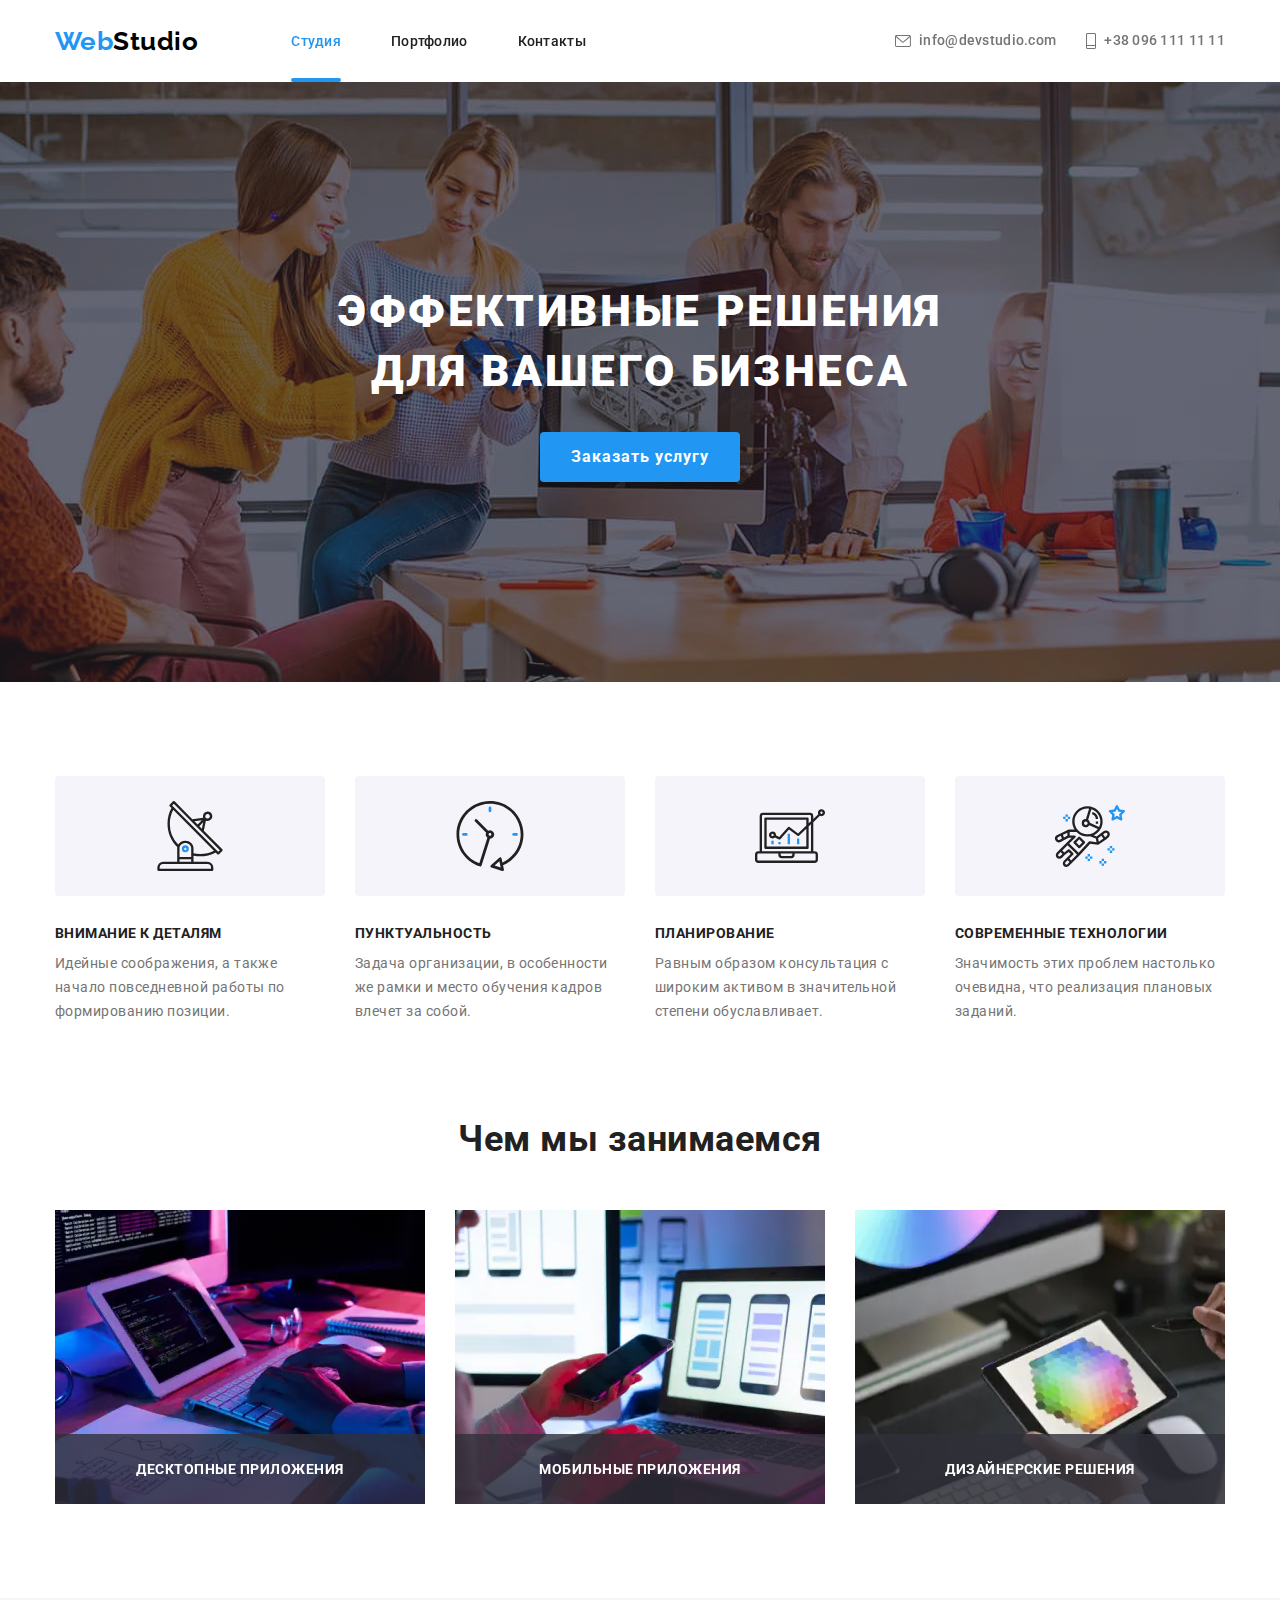
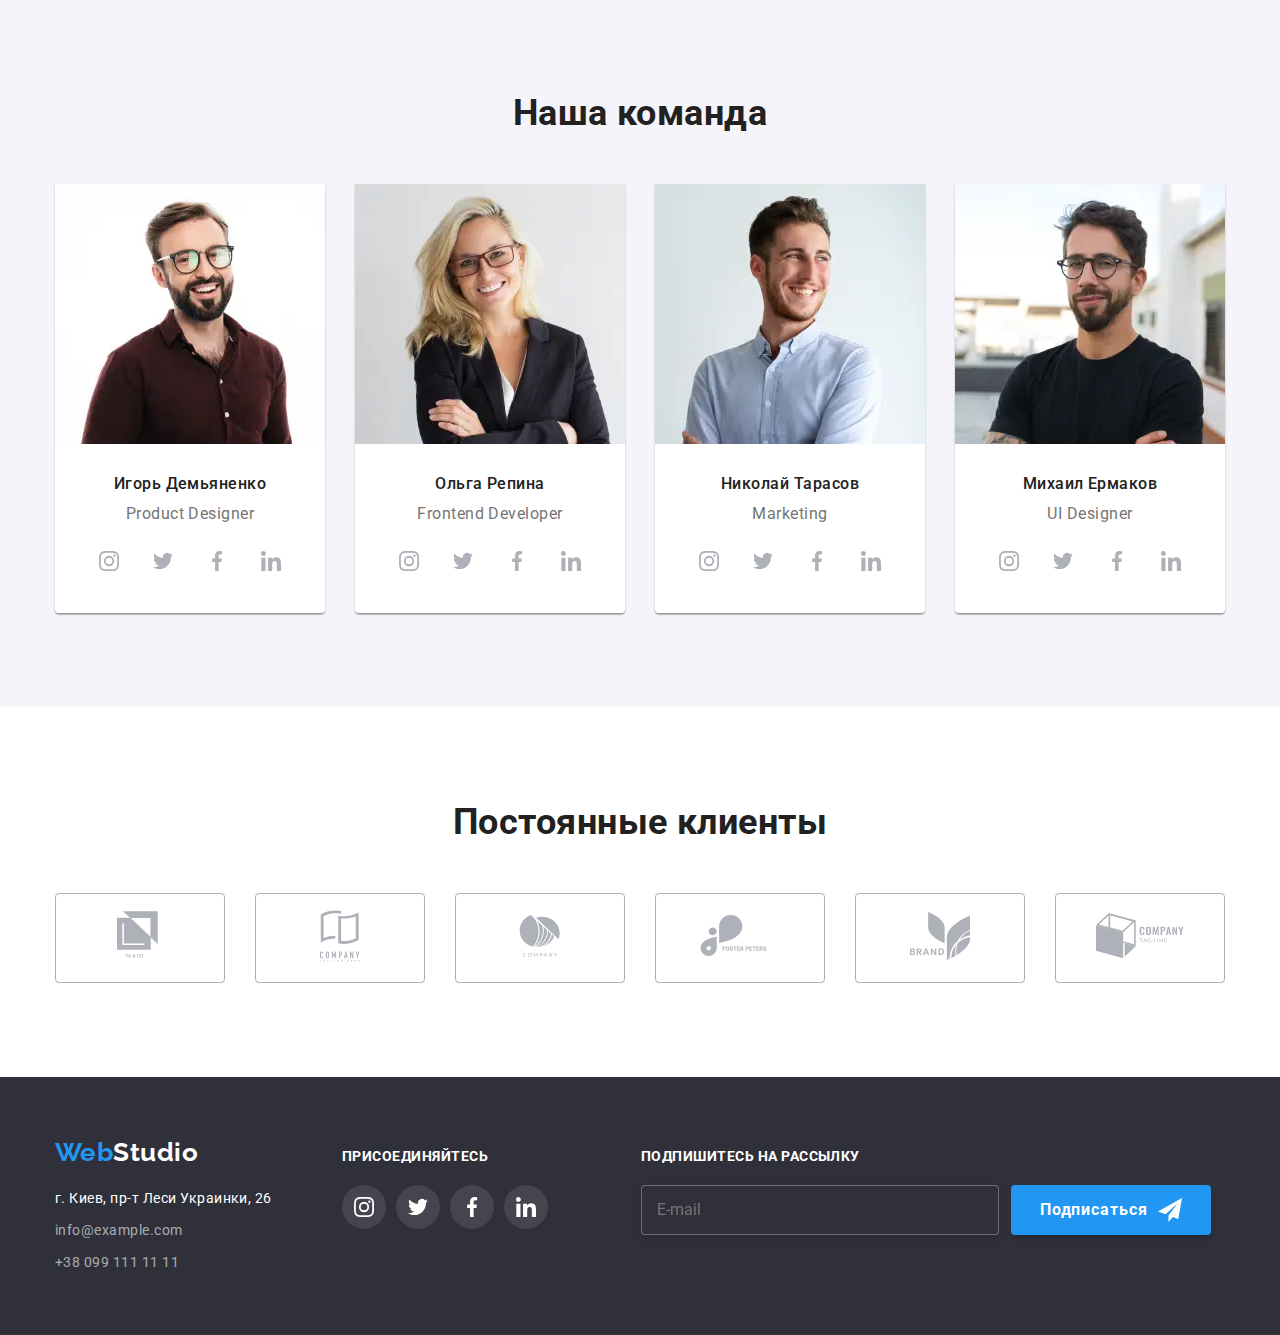
==== commit 1f7f0bef: "Update" ====
--- a/index.html
+++ b/index.html
@@ -22,7 +22,7 @@
                     <use class="icon-cross" href="./images/Optimized/svg/sprite.svg#icon-close-black"></use>
                 </svg>
             </button>
-            <div class="menu-container id=menu-container"  data-menu>
+            <div class="menu-container" id="menu-container"  data-menu>
                 <ul class="site-nav">
                     <li class="item"><a href="/" class="link current">Студия</a></li>
                     <li class="item"><a href="./portfolio.html" class="link">Портфолио</a></li>
--- a/css/main.min.css
+++ b/css/main.min.css
@@ -1,2 +1,2 @@
-/*! modern-normalize v1.0.0 | MIT License | https://github.com/sindresorhus/modern-normalize */*,*::before,*::after{-webkit-box-sizing:border-box;box-sizing:border-box}:root{-moz-tab-size:4;-o-tab-size:4;tab-size:4}html{line-height:1.15;-webkit-text-size-adjust:100%}body{margin:0}body{font-family:system-ui,-apple-system,"Segoe UI",Roboto,Helvetica,Arial,sans-serif,"Apple Color Emoji","Segoe UI Emoji"}hr{height:0;color:inherit}abbr[title]{-webkit-text-decoration:underline dotted;text-decoration:underline dotted}b,strong{font-weight:bolder}code,kbd,samp,pre{font-family:ui-monospace, SFMono-Regular, Consolas, 'Liberation Mono', Menlo, monospace;font-size:1em}small{font-size:80%}sub,sup{font-size:75%;line-height:0;position:relative;vertical-align:baseline}sub{bottom:-0.25em}sup{top:-0.5em}table{text-indent:0;border-color:inherit}button,input,optgroup,select,textarea{font-family:inherit;font-size:100%;line-height:1.15;margin:0}button,select{text-transform:none}button,[type='button'],[type='reset'],[type='submit']{-webkit-appearance:button}::-moz-focus-inner{border-style:none;padding:0}:-moz-focusring{outline:1px dotted ButtonText}:-moz-ui-invalid{box-shadow:none}legend{padding:0}progress{vertical-align:baseline}::-webkit-inner-spin-button,::-webkit-outer-spin-button{height:auto}[type='search']{-webkit-appearance:textfield;outline-offset:-2px}::-webkit-search-decoration{-webkit-appearance:none}::-webkit-file-upload-button{-webkit-appearance:button;font:inherit}summary{display:list-item}.visually-hidden{position:absolute;width:1px;height:1px;margin:-1px;border:0;padding:0;white-space:nowrap;-webkit-clip-path:inset(100%);clip-path:inset(100%);clip:rect(0 0 0 0);overflow:hidden}body{background-color:#fff;color:#757575;font-family:Roboto,sans-serif;letter-spacing:0.03em}body.modal-open{overflow:hidden}ul{list-style:none;padding:0;margin:0}a{text-decoration:none;color:currentColor}img{display:block;max-width:100%;height:auto}.container{padding-left:15px;padding-right:15px;margin-left:auto;margin-right:auto}@media screen and (min-width: 480px){.container{width:480px}}@media screen and (min-width: 768px){.container{width:768px}}@media screen and (min-width: 1200px){.container{width:1200px}}.section-title{margin-top:0;margin-bottom:30px;color:#212121;font-weight:700;font-size:28px;line-height:1.17;text-align:center}@media screen and (min-width: 1200px){.section-title{margin-bottom:50px;font-size:36px;line-height:1.17}}.logo{padding-top:16px;padding-bottom:16px;font-family:Raleway,sans-serif;font-weight:700;font-size:24px;line-height:1.17}.logo-first-part{color:#2196F3}.logo-second-part{color:#000}@media screen and (min-width: 768px){.logo{padding-top:26px;padding-bottom:26px}}@media screen and (min-width: 1200px){.logo{font-size:26px}}.footer .logo-second-part{color:#fff}.page-header{position:relative}.main-nav{display:-webkit-box;display:-ms-flexbox;display:flex;-webkit-box-pack:justify;-ms-flex-pack:justify;justify-content:space-between;-webkit-box-align:center;-ms-flex-align:center;align-items:center}.menu-button{display:-webkit-inline-box;display:-ms-inline-flexbox;display:inline-flex;margin:0;padding:0;border:none;background-color:transparent}.menu-button .icon-cross{display:none}.menu-button.is-open .icon-cross{display:block}.menu-button.is-open .icon-menu{display:none}@media screen and (min-width: 768px){.menu-button{display:none}}.icon-menu{fill:currentColor}.icon-menu:hover,.icon-menu:focus{color:#2196F3}.icon-cross{fill:currentColor}.icon-cross:hover,.icon-cross:focus{color:#2196F3}.menu-container{width:100%;z-index:2}@media screen and (max-width: 767px){.menu-container{display:none;position:absolute;top:100%;left:0;padding:60px;text-align:center;background-color:#fff;border-top:1px solid #ECECEC;-webkit-box-shadow:0px 4px 8px rgba(0,0,0,0.04),0px 2px 4px rgba(0,0,0,0.08),0px 1px 3px rgba(0,0,0,0.16);box-shadow:0px 4px 8px rgba(0,0,0,0.04),0px 2px 4px rgba(0,0,0,0.08),0px 1px 3px rgba(0,0,0,0.16)}.menu-container.is-open{display:block}}@media screen and (min-width: 768px){.menu-container{display:-webkit-box;display:-ms-flexbox;display:flex;-webkit-box-pack:justify;-ms-flex-pack:justify;justify-content:space-between;-webkit-box-align:center;-ms-flex-align:center;align-items:center;margin-left:88px}}@media screen and (min-width: 1200px){.menu-container{margin-left:93px}}@media screen and (max-width: 767px){.site-nav{margin-bottom:60px}}@media screen and (min-width: 768px){.site-nav{display:-webkit-box;display:-ms-flexbox;display:flex;-webkit-box-pack:justify;-ms-flex-pack:justify;justify-content:space-between;-webkit-box-align:center;-ms-flex-align:center;align-items:center}}@media screen and (max-width: 767px){.site-nav .item{margin-bottom:40px}}@media screen and (min-width: 768px){.site-nav .item{margin-right:50px}}@media screen and (max-width: 767px){.site-nav .item:last-child{margin-bottom:0}}@media screen and (min-width: 768px){.site-nav .item:last-child{margin-right:0}}.site-nav .link{display:inline-block;color:#212121;font-weight:500;font-size:18px;line-height:1.17;letter-spacing:0.02em;-webkit-transition:color 250ms cubic-bezier(0.4, 0, 0.2, 1);transition:color 250ms cubic-bezier(0.4, 0, 0.2, 1)}@media screen and (min-width: 768px){.site-nav .link{font-size:14px}}@media screen and (min-width: 1200px){.site-nav .link{line-height:1.14}}.site-nav .link:hover,.site-nav .link:focus{color:#2196F3}.site-nav .link.current{color:#2196F3}.link.current{position:relative}.link.current::after{content:"";position:absolute;bottom:-8px;left:0;width:100%;height:4px;border-radius:2px;background-color:#2196F3}@media screen and (min-width: 768px){.link.current::after{bottom:-32px}}@media screen and (min-width: 768px){.main-nav{display:-webkit-box;display:-ms-flexbox;display:flex;-webkit-box-pack:justify;-ms-flex-pack:justify;justify-content:space-between;-webkit-box-align:center;-ms-flex-align:center;align-items:center}}@media screen and (min-width: 1200px){.contacts{display:-webkit-box;display:-ms-flexbox;display:flex;-webkit-box-pack:justify;-ms-flex-pack:justify;justify-content:space-between;-webkit-box-align:center;-ms-flex-align:center;align-items:center}}@media screen and (min-width: 1200px){.contacts .item:first-child{margin-right:30px}}.contacts .link{color:#757575;font-weight:500;font-size:18px;line-height:1.17;letter-spacing:0.02em;-webkit-transition:color 250ms cubic-bezier(0.4, 0, 0.2, 1);transition:color 250ms cubic-bezier(0.4, 0, 0.2, 1)}@media screen and (min-width: 768px){.contacts .link{display:-webkit-box;display:-ms-flexbox;display:flex;-webkit-box-pack:start;-ms-flex-pack:start;justify-content:flex-start;-webkit-box-align:center;-ms-flex-align:center;align-items:center;font-size:12px}}@media screen and (min-width: 1200px){.contacts .link{-webkit-box-pack:justify;-ms-flex-pack:justify;justify-content:space-between;font-size:14px;line-height:1.14}}.contacts .link:hover,.contacts .link:focus{color:#2196F3}.contacts-icon{margin-right:10px;fill:currentColor}@media screen and (min-width: 768px){.contacts-icon{margin-right:8px}}@media screen and (min-width: 480px){.item.mail{margin-bottom:16px}}@media screen and (min-width: 768px){.item.mail{margin-bottom:12px}}@media screen and (min-width: 1200px){.item.mail{margin-bottom:0}}.header-portfolio{border-bottom:1px solid #ECECEC}.hero{text-align:center;margin-left:auto;margin-right:auto;max-width:480px;height:400px;background-color:#2F303A;background-image:-webkit-gradient(linear, left top, right top, from(rgba(47,48,58,0.4)), to(rgba(47,48,58,0.4))),url(../images/Optimized/jpeg/Hero-mobile.jpg);background-image:linear-gradient(to right, rgba(47,48,58,0.4), rgba(47,48,58,0.4)),url(../images/Optimized/jpeg/Hero-mobile.jpg);background-size:cover;background-repeat:no-repeat;background-position:center}@media screen and (min-width: 768px){.hero{max-width:768px}}@media screen and (min-width: 1200px){.hero{max-width:1600px;height:600px}}@media screen and (min-device-pixel-ratio: 2), screen and (-webkit-min-device-pixel-ratio: 2), screen and (min-resolution: 192dpi), screen and (min-resolution: 2dppx){.hero{background-image:-webkit-gradient(linear, left top, right top, from(rgba(47,48,58,0.4)), to(rgba(47,48,58,0.4))),url(../images/Optimized/jpeg/Hero-mobile@2x.jpg);background-image:linear-gradient(to right, rgba(47,48,58,0.4), rgba(47,48,58,0.4)),url(../images/Optimized/jpeg/Hero-mobile@2x.jpg)}}@media screen and (min-device-pixel-ratio: 3), screen and (-webkit-min-device-pixel-ratio: 3), screen and (min-resolution: 288dpi), screen and (min-resolution: 3dppx){.hero{background-image:-webkit-gradient(linear, left top, right top, from(rgba(47,48,58,0.4)), to(rgba(47,48,58,0.4))),url(../images/Optimized/jpeg/Hero-mobile@3x.jpg);background-image:linear-gradient(to right, rgba(47,48,58,0.4), rgba(47,48,58,0.4)),url(../images/Optimized/jpeg/Hero-mobile@3x.jpg)}}@media screen and (min-width: 481px){.hero{background-image:-webkit-gradient(linear, left top, right top, from(rgba(47,48,58,0.4)), to(rgba(47,48,58,0.4))),url(../images/Optimized/jpeg/Hero-tablet.jpg);background-image:linear-gradient(to right, rgba(47,48,58,0.4), rgba(47,48,58,0.4)),url(../images/Optimized/jpeg/Hero-tablet.jpg)}}@media screen and (min-width: 481px) and (min-device-pixel-ratio: 2), screen and (min-width: 481px) and (-webkit-min-device-pixel-ratio: 2), screen and (min-width: 481px) and (min-resolution: 192dpi), screen and (min-width: 481px) and (min-resolution: 2dppx){.hero{background-image:-webkit-gradient(linear, left top, right top, from(rgba(47,48,58,0.4)), to(rgba(47,48,58,0.4))),url(../images/Optimized/jpeg/Hero-tablet@2x.jpg);background-image:linear-gradient(to right, rgba(47,48,58,0.4), rgba(47,48,58,0.4)),url(../images/Optimized/jpeg/Hero-tablet@2x.jpg)}}@media screen and (min-width: 481px) and (min-device-pixel-ratio: 3), screen and (min-width: 481px) and (-webkit-min-device-pixel-ratio: 3), screen and (min-width: 481px) and (min-resolution: 288dpi), screen and (min-width: 481px) and (min-resolution: 3dppx){.hero{background-image:-webkit-gradient(linear, left top, right top, from(rgba(47,48,58,0.4)), to(rgba(47,48,58,0.4))),url(../images/Optimized/jpeg/Hero-tablet@3x.jpg);background-image:linear-gradient(to right, rgba(47,48,58,0.4), rgba(47,48,58,0.4)),url(../images/Optimized/jpeg/Hero-tablet@3x.jpg)}}@media screen and (min-width: 769px){.hero{background-image:-webkit-gradient(linear, left top, right top, from(rgba(47,48,58,0.4)), to(rgba(47,48,58,0.4))),url(../images/Optimized/jpeg/Hero-desktop.jpg);background-image:linear-gradient(to right, rgba(47,48,58,0.4), rgba(47,48,58,0.4)),url(../images/Optimized/jpeg/Hero-desktop.jpg)}}@media screen and (min-width: 769px) and (min-device-pixel-ratio: 2), screen and (min-width: 769px) and (-webkit-min-device-pixel-ratio: 2), screen and (min-width: 769px) and (min-resolution: 192dpi), screen and (min-width: 769px) and (min-resolution: 2dppx){.hero{background-image:-webkit-gradient(linear, left top, right top, from(rgba(47,48,58,0.4)), to(rgba(47,48,58,0.4))),url(../images/Optimized/jpeg/Hero-desktop@2x.jpg);background-image:linear-gradient(to right, rgba(47,48,58,0.4), rgba(47,48,58,0.4)),url(../images/Optimized/jpeg/Hero-desktop@2x.jpg)}}@media screen and (min-width: 769px) and (min-device-pixel-ratio: 3), screen and (min-width: 769px) and (-webkit-min-device-pixel-ratio: 3), screen and (min-width: 769px) and (min-resolution: 288dpi), screen and (min-width: 769px) and (min-resolution: 3dppx){.hero{background-image:-webkit-gradient(linear, left top, right top, from(rgba(47,48,58,0.4)), to(rgba(47,48,58,0.4))),url(../images/Optimized/jpeg/Hero-desktop@3x.jpg);background-image:linear-gradient(to right, rgba(47,48,58,0.4), rgba(47,48,58,0.4)),url(../images/Optimized/jpeg/Hero-desktop@3x.jpg)}}.hero .container{padding:118px 60px}@media screen and (min-width: 1200px){.hero .container{padding:200px}}.hero-title{margin-top:0;margin-bottom:30px;color:#fff;font-weight:900;font-size:26px;line-height:1.62;letter-spacing:0.06em;text-transform:uppercase}@media screen and (min-width: 1200px){.hero-title{font-size:44px;line-height:1.36}}.hero-button{display:inline-block;width:200px;height:50px;border-radius:4px;border:none;padding:10px;margin:0;-webkit-box-shadow:0px 4px 4px rgba(0,0,0,0.15);box-shadow:0px 4px 4px rgba(0,0,0,0.15);color:#fff;background-color:#2196F3;font-weight:700;font-size:16px;line-height:1.87;letter-spacing:0.06em;cursor:pointer}.backdrop{position:fixed;top:0;left:0;width:100%;height:100%;padding:93px 15px;background-color:rgba(0,0,0,0.2);overflow-y:scroll;opacity:1;-webkit-transition:opacity 250ms cubic-bezier(0.4, 0, 0.2, 1);transition:opacity 250ms cubic-bezier(0.4, 0, 0.2, 1)}@media screen and (min-width: 768px){.backdrop{padding:207px 159px}}.backdrop.is-hidden{opacity:0;pointer-events:none}.backdrop.is-hidden .modal{-webkit-transform:translate(-50%, -50%) scale(0.8);transform:translate(-50%, -50%) scale(0.8)}.modal{position:relative;width:450px;background-color:#fff}@media screen and (min-width: 1200px){.modal{position:absolute;top:50%;left:50%;width:528px;height:581px;-webkit-transform:translate(-50%, -50%) scale(1);transform:translate(-50%, -50%) scale(1);-webkit-transition:-webkit-transform 250ms cubic-bezier(0.4, 0, 0.2, 1);transition:-webkit-transform 250ms cubic-bezier(0.4, 0, 0.2, 1);transition:transform 250ms cubic-bezier(0.4, 0, 0.2, 1);transition:transform 250ms cubic-bezier(0.4, 0, 0.2, 1), -webkit-transform 250ms cubic-bezier(0.4, 0, 0.2, 1)}}.close-window{position:absolute;top:8px;right:8px;display:-webkit-box;display:-ms-flexbox;display:flex;-webkit-box-pack:center;-ms-flex-pack:center;justify-content:center;-webkit-box-align:center;-ms-flex-align:center;align-items:center;width:30px;height:30px;padding:0;border:1px solid rgba(0,0,0,0.1);border-radius:50%;background-color:#fff;cursor:pointer;-webkit-transition:fill 250ms cubic-bezier(0.4, 0, 0.2, 1);transition:fill 250ms cubic-bezier(0.4, 0, 0.2, 1)}.close-window:hover .close-icon{fill:#2196F3}.form{padding:40px;display:-webkit-box;display:-ms-flexbox;display:flex;-webkit-box-orient:vertical;-webkit-box-direction:normal;-ms-flex-direction:column;flex-direction:column}.form h2{margin-top:2px;margin-bottom:2px;font-size:20px;line-height:1.5;text-align:center;color:#212121}@media screen and (min-width: 1200px){.form h2{line-height:1.15}}.form-field{position:relative;margin-top:28px}.form-label{position:absolute;top:-18px;left:0;font-weight:400;font-size:12px;line-height:1.17;letter-spacing:0.01em}.form-icon{position:absolute;top:50%;left:12px;-webkit-transform:translateY(-50%);transform:translateY(-50%);fill:#000;-webkit-transition:fill 250ms cubic-bezier(0.4, 0, 0.2, 1);transition:fill 250ms cubic-bezier(0.4, 0, 0.2, 1)}.form-input{outline:none;margin:0;padding:11px 12px 11px 42px;width:100%;font:inherit;border:1px solid rgba(33,33,33,0.2);border-radius:4px;cursor:pointer;-webkit-transition:border 250ms cubic-bezier(0.4, 0, 0.2, 1);transition:border 250ms cubic-bezier(0.4, 0, 0.2, 1)}.form-input:focus-within{border:1px solid #2196F3}.form-input:focus-within+.form-icon{fill:#2196F3}.comment-input{padding:12px 16px}textarea{resize:none}.form-field textarea::-webkit-input-placeholder{font-size:14px;line-height:1.14;letter-spacing:0.01em;color:rgba(117,117,117,0.5)}.form-field textarea:-ms-input-placeholder{font-size:14px;line-height:1.14;letter-spacing:0.01em;color:rgba(117,117,117,0.5)}.form-field textarea::-ms-input-placeholder{font-size:14px;line-height:1.14;letter-spacing:0.01em;color:rgba(117,117,117,0.5)}.form-field textarea::placeholder{font-size:14px;line-height:1.14;letter-spacing:0.01em;color:rgba(117,117,117,0.5)}@media screen and (min-width: 1200px){.form-field textarea::-webkit-input-placeholder{font-size:12px;line-height:1.17}.form-field textarea:-ms-input-placeholder{font-size:12px;line-height:1.17}.form-field textarea::-ms-input-placeholder{font-size:12px;line-height:1.17}.form-field textarea::placeholder{font-size:12px;line-height:1.17}}.policy-checkbox{display:inline-block;text-align:center;margin-top:20px;cursor:pointer}.checkbox{position:absolute;width:1px;height:1px;margin:-1px;border:0;padding:0;white-space:nowrap;-webkit-clip-path:inset(100%);clip-path:inset(100%);clip:rect(0 0 0 0);overflow:hidden}.policy-label{font-size:12px;line-height:1.17}@media screen and (min-width: 1200px){.policy-label{font-size:14px;line-height:1.71}}.policy-label::before{content:"";display:-webkit-inline-box;display:-ms-inline-flexbox;display:inline-flex;width:16px;height:15px;margin-right:8px;border:2px solid #000;border-radius:2px;-webkit-transition:border-color 250ms cubic-bezier(0.4, 0, 0.2, 1),background-color 250ms cubic-bezier(0.4, 0, 0.2, 1),background-image 250ms cubic-bezier(0.4, 0, 0.2, 1),background-size 250ms cubic-bezier(0.4, 0, 0.2, 1),background-origin 250ms cubic-bezier(0.4, 0, 0.2, 1);transition:border-color 250ms cubic-bezier(0.4, 0, 0.2, 1),background-color 250ms cubic-bezier(0.4, 0, 0.2, 1),background-image 250ms cubic-bezier(0.4, 0, 0.2, 1),background-size 250ms cubic-bezier(0.4, 0, 0.2, 1),background-origin 250ms cubic-bezier(0.4, 0, 0.2, 1)}.checkbox:checked+.policy-label::before{border-color:#2196F3;background-color:#2196F3;background-image:url(../images/Optimized/svg/icon-check1.svg);background-size:contain;background-origin:border-box}.policy-link{-webkit-text-decoration-line:underline;text-decoration-line:underline;color:#2196F3}.submit-button{display:inline-block;margin-right:auto;margin-left:auto;margin-top:30px;-webkit-transition:background-color 250ms cubic-bezier(0.4, 0, 0.2, 1);transition:background-color 250ms cubic-bezier(0.4, 0, 0.2, 1)}.submit-button:hover{background-color:#188CE8}.our-features{padding-top:60px;padding-bottom:60px}@media screen and (min-width: 1200px){.our-features{padding-top:94px;padding-bottom:0}}.features .title{margin-top:0;margin-bottom:10px;font-weight:700;font-size:14px;line-height:1.14;text-transform:uppercase}@media screen and (max-width: 767px){.features .title{text-align:center}}.features .description{margin-top:0;margin-bottom:0;font-size:14px;line-height:1.71}@media screen and (min-width: 768px){.features{display:-webkit-box;display:-ms-flexbox;display:flex;-ms-flex-wrap:wrap;flex-wrap:wrap;margin:-15px}}@media screen and (min-width: 768px){.features .list-item{width:calc((100% - 2 * 30px) / 2);margin:15px}}@media screen and (min-width: 1200px){.features .list-item{width:calc((100% - 4 * 30px) / 4)}}@media screen and (max-width: 767px){.features .list-item:not(:last-child){margin-bottom:30px}}.icon-item{display:-webkit-box;display:-ms-flexbox;display:flex;-webkit-box-pack:center;-ms-flex-pack:center;justify-content:center;-webkit-box-align:center;-ms-flex-align:center;align-items:center;width:450px;height:120px;background:#F5F4FA;margin-bottom:30px;border-radius:4px}@media screen and (min-width: 768px){.icon-item{width:354px}}@media screen and (min-width: 1200px){.icon-item{width:270px}}@media screen and (max-width: 1199px){.services{display:none}}.what-we-do{display:-webkit-box;display:-ms-flexbox;display:flex;text-align:center}.what-we-do .label{display:-webkit-box;display:-ms-flexbox;display:flex;-webkit-box-pack:center;-ms-flex-pack:center;justify-content:center;-webkit-box-align:center;-ms-flex-align:center;align-items:center;position:absolute;bottom:0;left:0;margin:0;padding:27px;width:370px;height:70px;font-weight:700;font-size:14px;line-height:1.14px;text-transform:uppercase;color:#fff}.what-we-do .list-item{width:calc((100% - 60px) / 3);position:relative}.what-we-do .list-item::before{content:"";display:inline-block;position:absolute;bottom:0;left:0;width:100%;height:70px;background-color:rgba(47,48,58,0.8)}.what-we-do .list-item+.list-item{margin-left:30px}.our-services{padding-top:94px;padding-bottom:94px}.our-people{padding-top:60px;padding-bottom:60px}@media screen and (min-width: 1200px){.our-people{padding-top:94px;padding-bottom:94px}}.our-team{background-color:#F5F4FA}.our-team-members{text-align:center}@media screen and (min-width: 768px){.our-team-members{display:-webkit-box;display:-ms-flexbox;display:flex;-ms-flex-wrap:wrap;flex-wrap:wrap;margin:-15px}}.our-team-members .list-item{border-radius:0px 0px 4px 4px;-webkit-box-shadow:0px 2px 1px rgba(0,0,0,0.2),0px 1px 1px rgba(0,0,0,0.14),0px 1px 3px rgba(0,0,0,0.12);box-shadow:0px 2px 1px rgba(0,0,0,0.2),0px 1px 1px rgba(0,0,0,0.14),0px 1px 3px rgba(0,0,0,0.12);overflow:hidden}@media screen and (min-width: 768px){.our-team-members .list-item{width:calc((100% - 2 * 30px) / 2);margin:15px}}@media screen and (min-width: 1200px){.our-team-members .list-item{width:calc((100% - 4 * 30px) / 4)}}@media screen and (max-width: 767px){.our-team-members .list-item:not(:last-child){margin-bottom:30px}}.team-member-details{background-color:#fff;padding:30px 30px 24px}@media screen and (min-width: 1200px){.team-member-details{padding:30px}}.team-member{margin-top:0;margin-bottom:10px;color:#212121;font-weight:500;font-size:16px;line-height:1.17}@media screen and (min-width: 1200px){.team-member{line-height:1.2}}.team-member-position{margin-top:0;margin-bottom:16px;font-size:16px;line-height:1.17}@media screen and (min-width: 1200px){.team-member-position{line-height:1.2}}.social-networks{display:-webkit-box;display:-ms-flexbox;display:flex;-webkit-box-pack:center;-ms-flex-pack:center;justify-content:center;-webkit-box-align:center;-ms-flex-align:center;align-items:center}.social-networks li+li{margin-left:10px}.social-link{display:-webkit-box;display:-ms-flexbox;display:flex;-webkit-box-pack:center;-ms-flex-pack:center;justify-content:center;-webkit-box-align:center;-ms-flex-align:center;align-items:center;width:44px;height:44px;border-radius:50%;color:#afb1b8;-webkit-transition:background-color 250ms cubic-bezier(0.4, 0, 0.2, 1),color 250ms cubic-bezier(0.4, 0, 0.2, 1);transition:background-color 250ms cubic-bezier(0.4, 0, 0.2, 1),color 250ms cubic-bezier(0.4, 0, 0.2, 1)}.social-link:hover{background-color:#2196F3;color:#fff}.link-icon{fill:currentColor}.social-link-footer{display:-webkit-box;display:-ms-flexbox;display:flex;-webkit-box-pack:center;-ms-flex-pack:center;justify-content:center;-webkit-box-align:center;-ms-flex-align:center;align-items:center;width:44px;height:44px;border-radius:50%;color:#fff;background-color:rgba(255,255,255,0.1);-webkit-transition:background-color 250ms cubic-bezier(0.4, 0, 0.2, 1);transition:background-color 250ms cubic-bezier(0.4, 0, 0.2, 1)}.social-link-footer:hover{background-color:#2196F3}.our-clients{padding-top:60px;padding-bottom:60px}@media screen and (min-width: 1200px){.our-clients{padding-top:94px;padding-bottom:94px}}.clients-logos{display:-webkit-box;display:-ms-flexbox;display:flex;-ms-flex-wrap:wrap;flex-wrap:wrap;margin:-15px}.clients-logos .list-item{width:calc((100% - 2 * 30px) / 2);margin:15px}@media screen and (min-width: 768px){.clients-logos .list-item{width:calc((100% - 3 * 30px) / 3);margin:15px}}@media screen and (min-width: 1200px){.clients-logos .list-item{width:calc((100% - 6 * 30px) / 6)}}.client{display:-webkit-box;display:-ms-flexbox;display:flex;-webkit-box-pack:center;-ms-flex-pack:center;justify-content:center;-webkit-box-align:center;-ms-flex-align:center;align-items:center;width:210px;height:90px;border-radius:4px;color:#afb1b8;border:1px solid #afb1b8;cursor:pointer;-webkit-transition:color 250ms cubic-bezier(0.4, 0, 0.2, 1),border 250ms cubic-bezier(0.4, 0, 0.2, 1);transition:color 250ms cubic-bezier(0.4, 0, 0.2, 1),border 250ms cubic-bezier(0.4, 0, 0.2, 1)}@media screen and (min-width: 768px){.client{width:226px}}@media screen and (min-width: 1200px){.client{width:170px}}.client:hover{color:#2196F3;border:1px solid #2196F3}.footer{background-color:#2F303A}.footer-line{padding-top:60px;padding-bottom:60px;text-align:center}@media screen and (min-width: 1200px){.footer-line{display:-webkit-box;display:-ms-flexbox;display:flex;-webkit-box-align:baseline;-ms-flex-align:baseline;align-items:baseline;text-align:left}}.footer-contacts{margin-bottom:60px}@media screen and (min-width: 768px){.footer-contacts{display:-webkit-box;display:-ms-flexbox;display:flex;-webkit-box-align:baseline;-ms-flex-align:baseline;align-items:baseline;-ms-flex-pack:distribute;justify-content:space-around;margin-right:auto;margin-left:auto}}@media screen and (min-width: 1200px){.footer-contacts{margin:0}}@media screen and (max-width: 767px){.address-block{margin-bottom:60px}}@media screen and (min-width: 1200px){.address-block{margin-right:70px}}.address{display:-webkit-box;display:-ms-flexbox;display:flex;-webkit-box-orient:vertical;-webkit-box-direction:normal;-ms-flex-direction:column;flex-direction:column;margin-top:20px;font-style:normal}.phys-address{color:#fff;font-size:14px;line-height:1.71}.email,.phone{display:inline-block;margin-top:8px;color:rgba(255,255,255,0.6);font-size:14px;line-height:1.71}.footer .link{-webkit-transition:color 250ms cubic-bezier(0.4, 0, 0.2, 1);transition:color 250ms cubic-bezier(0.4, 0, 0.2, 1)}.footer .link:hover,.footer .link:focus{color:#2196F3}.join,.form-footer p{margin-top:0;margin-bottom:20px;color:#fff;font-size:14px;font-weight:700;line-height:1.14;text-transform:uppercase}@media screen and (min-width: 1200px){.form-footer{display:-webkit-box;display:-ms-flexbox;display:flex;-webkit-box-align:end;-ms-flex-align:end;align-items:flex-end;margin-left:93px}}.form-input-footer{outline:none;margin-bottom:20px;padding:15px;width:450px;height:50px;border:1px solid rgba(255,255,255,0.3);-webkit-filter:drop-shadow(0px 4px 4px rgba(0,0,0,0.15));filter:drop-shadow(0px 4px 4px rgba(0,0,0,0.15));border-radius:4px;background-color:#2F303A;color:#fff;cursor:pointer}@media screen and (min-width: 1200px){.form-input-footer{margin-bottom:0;margin-right:12px;width:358px}}.subscribe-button{display:-webkit-box;display:-ms-flexbox;display:flex;-webkit-box-align:center;-ms-flex-align:center;align-items:center;-webkit-box-pack:center;-ms-flex-pack:center;justify-content:center;margin-right:auto;margin-left:auto}.subscribe-icon{margin-left:10px}.portfolio{padding-bottom:60px;padding-top:60px}@media screen and (min-width: 1200px){.portfolio{padding-top:94px;padding-bottom:94px}}.filters{display:-webkit-box;display:-ms-flexbox;display:flex;-ms-flex-wrap:wrap;flex-wrap:wrap;margin-bottom:40px}@media screen and (min-width: 768px){.filters{-webkit-box-pack:center;-ms-flex-pack:center;justify-content:center;margin-bottom:30px}}@media screen and (min-width: 1200px){.filters{margin-bottom:50px}}.filters .item:not(:last-child){margin-right:8px}@media screen and (max-width: 767px){.filters .item:nth-child(-n+3){margin-bottom:15px}}.button{border:none;border-radius:4px;padding:6px 22px;color:#212121;background-color:#F5F4FA;font-weight:500;font-size:16px;line-height:1.62;-webkit-transition:background-color 250ms cubic-bezier(0.4, 0, 0.2, 1),color 250ms cubic-bezier(0.4, 0, 0.2, 1),-webkit-box-shadow 250ms cubic-bezier(0.4, 0, 0.2, 1);transition:background-color 250ms cubic-bezier(0.4, 0, 0.2, 1),color 250ms cubic-bezier(0.4, 0, 0.2, 1),-webkit-box-shadow 250ms cubic-bezier(0.4, 0, 0.2, 1);transition:background-color 250ms cubic-bezier(0.4, 0, 0.2, 1),color 250ms cubic-bezier(0.4, 0, 0.2, 1),box-shadow 250ms cubic-bezier(0.4, 0, 0.2, 1);transition:background-color 250ms cubic-bezier(0.4, 0, 0.2, 1),color 250ms cubic-bezier(0.4, 0, 0.2, 1),box-shadow 250ms cubic-bezier(0.4, 0, 0.2, 1),-webkit-box-shadow 250ms cubic-bezier(0.4, 0, 0.2, 1)}.button:hover,.button:focus{color:#fff;background-color:#2196F3;-webkit-box-shadow:0px 3px 1px rgba(0,0,0,0.1),0px 1px 2px rgba(0,0,0,0.08),0px 2px 2px rgba(0,0,0,0.12);box-shadow:0px 3px 1px rgba(0,0,0,0.1),0px 1px 2px rgba(0,0,0,0.08),0px 2px 2px rgba(0,0,0,0.12)}@media screen and (min-width: 768px){.project-examples{display:-webkit-box;display:-ms-flexbox;display:flex;-ms-flex-wrap:wrap;flex-wrap:wrap;margin:-15px}}.project-examples h2{margin-top:0;margin-bottom:0;color:#212121;font-weight:700;font-size:18px;line-height:2;letter-spacing:0.06em}.project-examples .item{width:450px}@media screen and (min-width: 768px){.project-examples .item{width:calc((100% - 2 * 30px) / 2);margin:15px}}@media screen and (min-width: 1200px){.project-examples .item{width:calc((100% - 3 * 30px) / 3)}}@media screen and (max-width: 767px){.project-examples .item:not(:last-child){margin-bottom:30px}}.project-card{display:block;-webkit-transition:-webkit-box-shadow 250ms cubic-bezier(0.4, 0, 0.2, 1);transition:-webkit-box-shadow 250ms cubic-bezier(0.4, 0, 0.2, 1);transition:box-shadow 250ms cubic-bezier(0.4, 0, 0.2, 1);transition:box-shadow 250ms cubic-bezier(0.4, 0, 0.2, 1), -webkit-box-shadow 250ms cubic-bezier(0.4, 0, 0.2, 1)}.project-card:hover{-webkit-box-shadow:1px 4px 6px rgba(0,0,0,0.16),0px 4px 4px rgba(0,0,0,0.06),0px 1px 1px rgba(0,0,0,0.12);box-shadow:1px 4px 6px rgba(0,0,0,0.16),0px 4px 4px rgba(0,0,0,0.06),0px 1px 1px rgba(0,0,0,0.12)}.project-description{position:absolute;top:0;right:0;margin:0;padding:63px 24px;font-size:18px;line-height:1.56;color:#fff;opacity:0;-webkit-transition:opacity 250ms cubic-bezier(0.4, 0, 0.2, 1);transition:opacity 250ms cubic-bezier(0.4, 0, 0.2, 1)}.project-card:hover .project-description{opacity:1}.overlay{position:relative;overflow:hidden}.overlay::before{content:"";display:inline-block;position:absolute;top:0;left:0;width:100%;height:100%;background-color:rgba(33,150,243,0.9);-webkit-transform:translateY(100%);transform:translateY(100%);-webkit-transition:-webkit-transform 250ms cubic-bezier(0.4, 0, 0.2, 1);transition:-webkit-transform 250ms cubic-bezier(0.4, 0, 0.2, 1);transition:transform 250ms cubic-bezier(0.4, 0, 0.2, 1);transition:transform 250ms cubic-bezier(0.4, 0, 0.2, 1), -webkit-transform 250ms cubic-bezier(0.4, 0, 0.2, 1)}.project-card:hover .overlay::before{-webkit-transform:translateY(0);transform:translateY(0)}.project-type{margin-top:4px;margin-bottom:0;color:#757575;font-size:16px;line-height:1.87}.project-details{padding:20px 24px;background-color:#fff;border-right:1px solid #eee;border-left:1px solid #eee;border-bottom:1px solid #eee}
+/*! modern-normalize v1.0.0 | MIT License | https://github.com/sindresorhus/modern-normalize */*,*::before,*::after{-webkit-box-sizing:border-box;box-sizing:border-box}:root{-moz-tab-size:4;-o-tab-size:4;tab-size:4}html{line-height:1.15;-webkit-text-size-adjust:100%}body{margin:0}body{font-family:system-ui,-apple-system,"Segoe UI",Roboto,Helvetica,Arial,sans-serif,"Apple Color Emoji","Segoe UI Emoji"}hr{height:0;color:inherit}abbr[title]{-webkit-text-decoration:underline dotted;text-decoration:underline dotted}b,strong{font-weight:bolder}code,kbd,samp,pre{font-family:ui-monospace, SFMono-Regular, Consolas, 'Liberation Mono', Menlo, monospace;font-size:1em}small{font-size:80%}sub,sup{font-size:75%;line-height:0;position:relative;vertical-align:baseline}sub{bottom:-0.25em}sup{top:-0.5em}table{text-indent:0;border-color:inherit}button,input,optgroup,select,textarea{font-family:inherit;font-size:100%;line-height:1.15;margin:0}button,select{text-transform:none}button,[type='button'],[type='reset'],[type='submit']{-webkit-appearance:button}::-moz-focus-inner{border-style:none;padding:0}:-moz-focusring{outline:1px dotted ButtonText}:-moz-ui-invalid{box-shadow:none}legend{padding:0}progress{vertical-align:baseline}::-webkit-inner-spin-button,::-webkit-outer-spin-button{height:auto}[type='search']{-webkit-appearance:textfield;outline-offset:-2px}::-webkit-search-decoration{-webkit-appearance:none}::-webkit-file-upload-button{-webkit-appearance:button;font:inherit}summary{display:list-item}.visually-hidden{position:absolute;width:1px;height:1px;margin:-1px;border:0;padding:0;white-space:nowrap;-webkit-clip-path:inset(100%);clip-path:inset(100%);clip:rect(0 0 0 0);overflow:hidden}body{background-color:#fff;color:#757575;font-family:Roboto,sans-serif;letter-spacing:0.03em}body.modal-open{overflow:hidden}ul{list-style:none;padding:0;margin:0}a{text-decoration:none;color:currentColor}img{display:block;max-width:100%;height:auto}.container{padding-left:15px;padding-right:15px;margin-left:auto;margin-right:auto}@media screen and (min-width: 480px){.container{width:480px}}@media screen and (min-width: 768px){.container{width:768px}}@media screen and (min-width: 1200px){.container{width:1200px}}.section-title{margin-top:0;margin-bottom:30px;color:#212121;font-weight:700;font-size:28px;line-height:1.17;text-align:center}@media screen and (min-width: 1200px){.section-title{margin-bottom:50px;font-size:36px;line-height:1.17}}.logo{padding-top:16px;padding-bottom:16px;font-family:Raleway,sans-serif;font-weight:700;font-size:24px;line-height:1.17}.logo-first-part{color:#2196F3}.logo-second-part{color:#000}@media screen and (min-width: 768px){.logo{padding-top:26px;padding-bottom:26px}}@media screen and (min-width: 1200px){.logo{font-size:26px}}.footer .logo-second-part{color:#fff}.page-header{position:relative}.main-nav{display:-webkit-box;display:-ms-flexbox;display:flex;-webkit-box-pack:justify;-ms-flex-pack:justify;justify-content:space-between;-webkit-box-align:center;-ms-flex-align:center;align-items:center}.menu-button{display:-webkit-inline-box;display:-ms-inline-flexbox;display:inline-flex;margin:0;padding:0;border:none;background-color:transparent}.menu-button .icon-cross{display:none}.menu-button.is-open .icon-cross{display:block}.menu-button.is-open .icon-menu{display:none}@media screen and (min-width: 768px){.menu-button{display:none}}.icon-menu{fill:currentColor}.icon-menu:hover,.icon-menu:focus{color:#2196F3}.icon-cross{fill:currentColor}.icon-cross:hover,.icon-cross:focus{color:#2196F3}.menu-container{width:100%;z-index:2}@media screen and (max-width: 767px){.menu-container{display:none;position:fixed;top:60px;left:0;padding:60px;text-align:center;background-color:#fff;border-top:1px solid #ECECEC;-webkit-box-shadow:0px 4px 8px rgba(0,0,0,0.04),0px 2px 4px rgba(0,0,0,0.08),0px 1px 3px rgba(0,0,0,0.16);box-shadow:0px 4px 8px rgba(0,0,0,0.04),0px 2px 4px rgba(0,0,0,0.08),0px 1px 3px rgba(0,0,0,0.16)}.menu-container.is-open{display:block}}@media screen and (min-width: 768px){.menu-container{display:-webkit-box;display:-ms-flexbox;display:flex;-webkit-box-pack:justify;-ms-flex-pack:justify;justify-content:space-between;-webkit-box-align:center;-ms-flex-align:center;align-items:center;margin-left:88px}}@media screen and (min-width: 1200px){.menu-container{margin-left:93px}}@media screen and (max-width: 767px){.site-nav{margin-bottom:60px}}@media screen and (min-width: 768px){.site-nav{display:-webkit-box;display:-ms-flexbox;display:flex;-webkit-box-pack:justify;-ms-flex-pack:justify;justify-content:space-between;-webkit-box-align:center;-ms-flex-align:center;align-items:center}}@media screen and (max-width: 767px){.site-nav .item{margin-bottom:40px}}@media screen and (min-width: 768px){.site-nav .item{margin-right:50px}}@media screen and (max-width: 767px){.site-nav .item:last-child{margin-bottom:0}}@media screen and (min-width: 768px){.site-nav .item:last-child{margin-right:0}}.site-nav .link{display:inline-block;color:#212121;font-weight:500;font-size:18px;line-height:1.17;letter-spacing:0.02em;-webkit-transition:color 250ms cubic-bezier(0.4, 0, 0.2, 1);transition:color 250ms cubic-bezier(0.4, 0, 0.2, 1)}@media screen and (min-width: 768px){.site-nav .link{font-size:14px}}@media screen and (min-width: 1200px){.site-nav .link{line-height:1.14}}.site-nav .link:hover,.site-nav .link:focus{color:#2196F3}.site-nav .link.current{color:#2196F3}.link.current{position:relative}.link.current::after{content:"";position:absolute;bottom:-8px;left:0;width:100%;height:4px;border-radius:2px;background-color:#2196F3}@media screen and (min-width: 768px){.link.current::after{bottom:-32px}}@media screen and (min-width: 768px){.main-nav{display:-webkit-box;display:-ms-flexbox;display:flex;-webkit-box-pack:justify;-ms-flex-pack:justify;justify-content:space-between;-webkit-box-align:center;-ms-flex-align:center;align-items:center}}@media screen and (min-width: 1200px){.contacts{display:-webkit-box;display:-ms-flexbox;display:flex;-webkit-box-pack:justify;-ms-flex-pack:justify;justify-content:space-between;-webkit-box-align:center;-ms-flex-align:center;align-items:center}}.contacts .link{color:#757575;font-weight:500;font-size:18px;line-height:1.17;letter-spacing:0.02em;-webkit-transition:color 250ms cubic-bezier(0.4, 0, 0.2, 1);transition:color 250ms cubic-bezier(0.4, 0, 0.2, 1)}@media screen and (min-width: 768px){.contacts .link{display:-webkit-box;display:-ms-flexbox;display:flex;-webkit-box-pack:start;-ms-flex-pack:start;justify-content:flex-start;-webkit-box-align:center;-ms-flex-align:center;align-items:center;font-size:12px}}@media screen and (min-width: 1200px){.contacts .link{-webkit-box-pack:justify;-ms-flex-pack:justify;justify-content:space-between;font-size:14px;line-height:1.14}}.contacts .link:hover,.contacts .link:focus{color:#2196F3}.contacts-icon{margin-right:10px;fill:currentColor}@media screen and (min-width: 768px){.contacts-icon{margin-right:8px}}.item.mail{margin-bottom:16px}@media screen and (min-width: 768px){.item.mail{margin-bottom:12px}}@media screen and (min-width: 1200px){.item.mail{margin-bottom:0;margin-right:30px}}.header-portfolio{border-bottom:1px solid #ECECEC}.hero{text-align:center;margin-left:auto;margin-right:auto;width:100%;height:400px;background-color:#2F303A;background-image:-webkit-gradient(linear, left top, right top, from(rgba(47,48,58,0.4)), to(rgba(47,48,58,0.4))),url(../images/Optimized/jpeg/Hero-mobile.jpg);background-image:linear-gradient(to right, rgba(47,48,58,0.4), rgba(47,48,58,0.4)),url(../images/Optimized/jpeg/Hero-mobile.jpg);background-size:cover;background-repeat:no-repeat;background-position:center}@media screen and (min-width: 1200px){.hero{max-width:1600px;height:600px}}@media screen and (min-device-pixel-ratio: 2), screen and (-webkit-min-device-pixel-ratio: 2), screen and (min-resolution: 192dpi), screen and (min-resolution: 2dppx){.hero{background-image:-webkit-gradient(linear, left top, right top, from(rgba(47,48,58,0.4)), to(rgba(47,48,58,0.4))),url(../images/Optimized/jpeg/Hero-mobile@2x.jpg);background-image:linear-gradient(to right, rgba(47,48,58,0.4), rgba(47,48,58,0.4)),url(../images/Optimized/jpeg/Hero-mobile@2x.jpg)}}@media screen and (min-device-pixel-ratio: 3), screen and (-webkit-min-device-pixel-ratio: 3), screen and (min-resolution: 288dpi), screen and (min-resolution: 3dppx){.hero{background-image:-webkit-gradient(linear, left top, right top, from(rgba(47,48,58,0.4)), to(rgba(47,48,58,0.4))),url(../images/Optimized/jpeg/Hero-mobile@3x.jpg);background-image:linear-gradient(to right, rgba(47,48,58,0.4), rgba(47,48,58,0.4)),url(../images/Optimized/jpeg/Hero-mobile@3x.jpg)}}@media screen and (min-width: 481px){.hero{background-image:-webkit-gradient(linear, left top, right top, from(rgba(47,48,58,0.4)), to(rgba(47,48,58,0.4))),url(../images/Optimized/jpeg/Hero-tablet.jpg);background-image:linear-gradient(to right, rgba(47,48,58,0.4), rgba(47,48,58,0.4)),url(../images/Optimized/jpeg/Hero-tablet.jpg)}}@media screen and (min-width: 481px) and (min-device-pixel-ratio: 2), screen and (min-width: 481px) and (-webkit-min-device-pixel-ratio: 2), screen and (min-width: 481px) and (min-resolution: 192dpi), screen and (min-width: 481px) and (min-resolution: 2dppx){.hero{background-image:-webkit-gradient(linear, left top, right top, from(rgba(47,48,58,0.4)), to(rgba(47,48,58,0.4))),url(../images/Optimized/jpeg/Hero-tablet@2x.jpg);background-image:linear-gradient(to right, rgba(47,48,58,0.4), rgba(47,48,58,0.4)),url(../images/Optimized/jpeg/Hero-tablet@2x.jpg)}}@media screen and (min-width: 481px) and (min-device-pixel-ratio: 3), screen and (min-width: 481px) and (-webkit-min-device-pixel-ratio: 3), screen and (min-width: 481px) and (min-resolution: 288dpi), screen and (min-width: 481px) and (min-resolution: 3dppx){.hero{background-image:-webkit-gradient(linear, left top, right top, from(rgba(47,48,58,0.4)), to(rgba(47,48,58,0.4))),url(../images/Optimized/jpeg/Hero-tablet@3x.jpg);background-image:linear-gradient(to right, rgba(47,48,58,0.4), rgba(47,48,58,0.4)),url(../images/Optimized/jpeg/Hero-tablet@3x.jpg)}}@media screen and (min-width: 769px){.hero{background-image:-webkit-gradient(linear, left top, right top, from(rgba(47,48,58,0.4)), to(rgba(47,48,58,0.4))),url(../images/Optimized/jpeg/Hero-desktop.jpg);background-image:linear-gradient(to right, rgba(47,48,58,0.4), rgba(47,48,58,0.4)),url(../images/Optimized/jpeg/Hero-desktop.jpg)}}@media screen and (min-width: 769px) and (min-device-pixel-ratio: 2), screen and (min-width: 769px) and (-webkit-min-device-pixel-ratio: 2), screen and (min-width: 769px) and (min-resolution: 192dpi), screen and (min-width: 769px) and (min-resolution: 2dppx){.hero{background-image:-webkit-gradient(linear, left top, right top, from(rgba(47,48,58,0.4)), to(rgba(47,48,58,0.4))),url(../images/Optimized/jpeg/Hero-desktop@2x.jpg);background-image:linear-gradient(to right, rgba(47,48,58,0.4), rgba(47,48,58,0.4)),url(../images/Optimized/jpeg/Hero-desktop@2x.jpg)}}@media screen and (min-width: 769px) and (min-device-pixel-ratio: 3), screen and (min-width: 769px) and (-webkit-min-device-pixel-ratio: 3), screen and (min-width: 769px) and (min-resolution: 288dpi), screen and (min-width: 769px) and (min-resolution: 3dppx){.hero{background-image:-webkit-gradient(linear, left top, right top, from(rgba(47,48,58,0.4)), to(rgba(47,48,58,0.4))),url(../images/Optimized/jpeg/Hero-desktop@3x.jpg);background-image:linear-gradient(to right, rgba(47,48,58,0.4), rgba(47,48,58,0.4)),url(../images/Optimized/jpeg/Hero-desktop@3x.jpg)}}.hero .container{padding:118px 60px}@media screen and (min-width: 1200px){.hero .container{padding:200px}}.hero-title{margin-top:0;margin-bottom:30px;color:#fff;font-weight:900;font-size:26px;line-height:1.62;letter-spacing:0.06em;text-transform:uppercase}@media screen and (min-width: 1200px){.hero-title{font-size:44px;line-height:1.36}}.hero-button{display:inline-block;width:200px;height:50px;border-radius:4px;border:none;padding:10px;margin:0;-webkit-box-shadow:0px 4px 4px rgba(0,0,0,0.15);box-shadow:0px 4px 4px rgba(0,0,0,0.15);color:#fff;background-color:#2196F3;font-weight:700;font-size:16px;line-height:1.87;letter-spacing:0.06em;cursor:pointer}.backdrop{position:fixed;top:0;left:0;width:100%;height:100%;padding:93px 15px;background-color:rgba(0,0,0,0.2);overflow-y:scroll;opacity:1;-webkit-transition:opacity 250ms cubic-bezier(0.4, 0, 0.2, 1);transition:opacity 250ms cubic-bezier(0.4, 0, 0.2, 1)}@media screen and (min-width: 768px){.backdrop{padding:207px 159px}}.backdrop.is-hidden{opacity:0;pointer-events:none}.backdrop.is-hidden .modal{-webkit-transform:translate(-50%, -50%) scale(0.8);transform:translate(-50%, -50%) scale(0.8)}.modal{position:relative;max-width:100%;background-color:#fff}@media screen and (min-width: 1200px){.modal{position:absolute;top:50%;left:50%;width:528px;height:581px;-webkit-transform:translate(-50%, -50%) scale(1);transform:translate(-50%, -50%) scale(1);-webkit-transition:-webkit-transform 250ms cubic-bezier(0.4, 0, 0.2, 1);transition:-webkit-transform 250ms cubic-bezier(0.4, 0, 0.2, 1);transition:transform 250ms cubic-bezier(0.4, 0, 0.2, 1);transition:transform 250ms cubic-bezier(0.4, 0, 0.2, 1), -webkit-transform 250ms cubic-bezier(0.4, 0, 0.2, 1)}}.close-window{position:absolute;top:8px;right:8px;display:-webkit-box;display:-ms-flexbox;display:flex;-webkit-box-pack:center;-ms-flex-pack:center;justify-content:center;-webkit-box-align:center;-ms-flex-align:center;align-items:center;width:30px;height:30px;padding:0;border:1px solid rgba(0,0,0,0.1);border-radius:50%;background-color:#fff;cursor:pointer;-webkit-transition:fill 250ms cubic-bezier(0.4, 0, 0.2, 1);transition:fill 250ms cubic-bezier(0.4, 0, 0.2, 1)}.close-window:hover .close-icon{fill:#2196F3}.form{padding:40px;display:-webkit-box;display:-ms-flexbox;display:flex;-webkit-box-orient:vertical;-webkit-box-direction:normal;-ms-flex-direction:column;flex-direction:column}.form h2{margin-top:2px;margin-bottom:2px;font-size:20px;line-height:1.5;text-align:center;color:#212121}@media screen and (min-width: 1200px){.form h2{line-height:1.15}}.form-field{position:relative;margin-top:28px}.form-label{position:absolute;top:-18px;left:0;font-weight:400;font-size:12px;line-height:1.17;letter-spacing:0.01em}.form-icon{position:absolute;top:50%;left:12px;-webkit-transform:translateY(-50%);transform:translateY(-50%);fill:#000;-webkit-transition:fill 250ms cubic-bezier(0.4, 0, 0.2, 1);transition:fill 250ms cubic-bezier(0.4, 0, 0.2, 1)}.form-input{outline:none;margin:0;padding:11px 12px 11px 42px;width:100%;font:inherit;border:1px solid rgba(33,33,33,0.2);border-radius:4px;cursor:pointer;-webkit-transition:border 250ms cubic-bezier(0.4, 0, 0.2, 1);transition:border 250ms cubic-bezier(0.4, 0, 0.2, 1)}.form-input:focus-within{border:1px solid #2196F3}.form-input:focus-within+.form-icon{fill:#2196F3}.comment-input{padding:12px 16px}textarea{resize:none}.form-field textarea::-webkit-input-placeholder{font-size:14px;line-height:1.14;letter-spacing:0.01em;color:rgba(117,117,117,0.5)}.form-field textarea:-ms-input-placeholder{font-size:14px;line-height:1.14;letter-spacing:0.01em;color:rgba(117,117,117,0.5)}.form-field textarea::-ms-input-placeholder{font-size:14px;line-height:1.14;letter-spacing:0.01em;color:rgba(117,117,117,0.5)}.form-field textarea::placeholder{font-size:14px;line-height:1.14;letter-spacing:0.01em;color:rgba(117,117,117,0.5)}@media screen and (min-width: 1200px){.form-field textarea::-webkit-input-placeholder{font-size:12px;line-height:1.17}.form-field textarea:-ms-input-placeholder{font-size:12px;line-height:1.17}.form-field textarea::-ms-input-placeholder{font-size:12px;line-height:1.17}.form-field textarea::placeholder{font-size:12px;line-height:1.17}}.policy-checkbox{display:inline-block;text-align:center;margin-top:20px;cursor:pointer}.checkbox{position:absolute;width:1px;height:1px;margin:-1px;border:0;padding:0;white-space:nowrap;-webkit-clip-path:inset(100%);clip-path:inset(100%);clip:rect(0 0 0 0);overflow:hidden}.policy-label{font-size:12px;line-height:1.17}@media screen and (min-width: 1200px){.policy-label{font-size:14px;line-height:1.71}}.policy-label::before{content:"";display:-webkit-inline-box;display:-ms-inline-flexbox;display:inline-flex;width:16px;height:15px;margin-right:8px;border:2px solid #000;border-radius:2px;-webkit-transition:border-color 250ms cubic-bezier(0.4, 0, 0.2, 1),background-color 250ms cubic-bezier(0.4, 0, 0.2, 1),background-image 250ms cubic-bezier(0.4, 0, 0.2, 1),background-size 250ms cubic-bezier(0.4, 0, 0.2, 1),background-origin 250ms cubic-bezier(0.4, 0, 0.2, 1);transition:border-color 250ms cubic-bezier(0.4, 0, 0.2, 1),background-color 250ms cubic-bezier(0.4, 0, 0.2, 1),background-image 250ms cubic-bezier(0.4, 0, 0.2, 1),background-size 250ms cubic-bezier(0.4, 0, 0.2, 1),background-origin 250ms cubic-bezier(0.4, 0, 0.2, 1)}.checkbox:checked+.policy-label::before{border-color:#2196F3;background-color:#2196F3;background-image:url(../images/Optimized/svg/icon-check1.svg);background-size:contain;background-origin:border-box}.policy-link{-webkit-text-decoration-line:underline;text-decoration-line:underline;color:#2196F3}.submit-button{display:inline-block;margin-right:auto;margin-left:auto;margin-top:30px;-webkit-transition:background-color 250ms cubic-bezier(0.4, 0, 0.2, 1);transition:background-color 250ms cubic-bezier(0.4, 0, 0.2, 1)}.submit-button:hover{background-color:#188CE8}.our-features{padding-top:60px;padding-bottom:60px}@media screen and (min-width: 1200px){.our-features{padding-top:94px;padding-bottom:0}}.features .title{margin-top:0;margin-bottom:10px;color:#212121;font-weight:700;font-size:14px;line-height:1.14;text-transform:uppercase}@media screen and (max-width: 767px){.features .title{text-align:center}}.features .description{margin-top:0;margin-bottom:0;font-size:14px;line-height:1.71}@media screen and (min-width: 768px){.features{display:-webkit-box;display:-ms-flexbox;display:flex;-ms-flex-wrap:wrap;flex-wrap:wrap;margin:-15px}}@media screen and (min-width: 768px){.features .list-item{width:calc((100% - 2 * 30px) / 2);margin:15px}}@media screen and (min-width: 1200px){.features .list-item{width:calc((100% - 4 * 30px) / 4)}}@media screen and (max-width: 767px){.features .list-item:not(:last-child){margin-bottom:30px}}.icon-item{display:-webkit-box;display:-ms-flexbox;display:flex;-webkit-box-pack:center;-ms-flex-pack:center;justify-content:center;-webkit-box-align:center;-ms-flex-align:center;align-items:center;max-width:100%;height:120px;background:#F5F4FA;margin-bottom:30px;border-radius:4px}@media screen and (max-width: 1199px){.services{display:none}}.what-we-do{display:-webkit-box;display:-ms-flexbox;display:flex;text-align:center}.what-we-do .label{display:-webkit-box;display:-ms-flexbox;display:flex;-webkit-box-pack:center;-ms-flex-pack:center;justify-content:center;-webkit-box-align:center;-ms-flex-align:center;align-items:center;position:absolute;bottom:0;left:0;margin:0;padding:27px;width:370px;height:70px;font-weight:700;font-size:14px;line-height:1.14px;text-transform:uppercase;color:#fff}.what-we-do .list-item{width:calc((100% - 60px) / 3);position:relative}.what-we-do .list-item::before{content:"";display:inline-block;position:absolute;bottom:0;left:0;width:100%;height:70px;background-color:rgba(47,48,58,0.8)}.what-we-do .list-item+.list-item{margin-left:30px}.our-services{padding-top:94px;padding-bottom:94px}.our-people{padding-top:60px;padding-bottom:60px}@media screen and (min-width: 1200px){.our-people{padding-top:94px;padding-bottom:94px}}.our-team{background-color:#F5F4FA}.our-team-members{text-align:center}@media screen and (min-width: 768px){.our-team-members{display:-webkit-box;display:-ms-flexbox;display:flex;-ms-flex-wrap:wrap;flex-wrap:wrap;margin:-15px}}.our-team-members .list-item{border-radius:0px 0px 4px 4px;-webkit-box-shadow:0px 2px 1px rgba(0,0,0,0.2),0px 1px 1px rgba(0,0,0,0.14),0px 1px 3px rgba(0,0,0,0.12);box-shadow:0px 2px 1px rgba(0,0,0,0.2),0px 1px 1px rgba(0,0,0,0.14),0px 1px 3px rgba(0,0,0,0.12);overflow:hidden}@media screen and (min-width: 768px){.our-team-members .list-item{width:calc((100% - 2 * 30px) / 2);margin:15px}}@media screen and (min-width: 1200px){.our-team-members .list-item{width:calc((100% - 4 * 30px) / 4)}}@media screen and (max-width: 767px){.our-team-members .list-item:not(:last-child){margin-bottom:30px}}.team-member-details{background-color:#fff;padding:30px 30px 24px}@media screen and (min-width: 1200px){.team-member-details{padding:30px}}.team-member{margin-top:0;margin-bottom:10px;color:#212121;font-weight:500;font-size:16px;line-height:1.17}@media screen and (min-width: 1200px){.team-member{line-height:1.2}}.team-member-position{margin-top:0;margin-bottom:16px;font-size:16px;line-height:1.17}@media screen and (min-width: 1200px){.team-member-position{line-height:1.2}}.social-networks{display:-webkit-box;display:-ms-flexbox;display:flex;-webkit-box-pack:center;-ms-flex-pack:center;justify-content:center;-webkit-box-align:center;-ms-flex-align:center;align-items:center}.social-networks li+li{margin-left:10px}.social-link{display:-webkit-box;display:-ms-flexbox;display:flex;-webkit-box-pack:center;-ms-flex-pack:center;justify-content:center;-webkit-box-align:center;-ms-flex-align:center;align-items:center;width:44px;height:44px;border-radius:50%;color:#afb1b8;-webkit-transition:background-color 250ms cubic-bezier(0.4, 0, 0.2, 1),color 250ms cubic-bezier(0.4, 0, 0.2, 1);transition:background-color 250ms cubic-bezier(0.4, 0, 0.2, 1),color 250ms cubic-bezier(0.4, 0, 0.2, 1)}.social-link:hover{background-color:#2196F3;color:#fff}.link-icon{fill:currentColor}.social-link-footer{display:-webkit-box;display:-ms-flexbox;display:flex;-webkit-box-pack:center;-ms-flex-pack:center;justify-content:center;-webkit-box-align:center;-ms-flex-align:center;align-items:center;width:44px;height:44px;border-radius:50%;color:#fff;background-color:rgba(255,255,255,0.1);-webkit-transition:background-color 250ms cubic-bezier(0.4, 0, 0.2, 1);transition:background-color 250ms cubic-bezier(0.4, 0, 0.2, 1)}.social-link-footer:hover{background-color:#2196F3}.our-clients{padding-top:60px;padding-bottom:60px}@media screen and (min-width: 1200px){.our-clients{padding-top:94px;padding-bottom:94px}}.clients-logos{display:-webkit-box;display:-ms-flexbox;display:flex;-ms-flex-wrap:wrap;flex-wrap:wrap;margin:-15px}.clients-logos .list-item{width:calc((100% - 2 * 30px) / 2);margin:15px}@media screen and (min-width: 768px){.clients-logos .list-item{width:calc((100% - 3 * 30px) / 3);margin:15px}}@media screen and (min-width: 1200px){.clients-logos .list-item{width:calc((100% - 6 * 30px) / 6)}}.client{display:-webkit-box;display:-ms-flexbox;display:flex;-webkit-box-pack:center;-ms-flex-pack:center;justify-content:center;-webkit-box-align:center;-ms-flex-align:center;align-items:center;width:210px;height:90px;border-radius:4px;color:#afb1b8;border:1px solid #afb1b8;cursor:pointer;-webkit-transition:color 250ms cubic-bezier(0.4, 0, 0.2, 1),border 250ms cubic-bezier(0.4, 0, 0.2, 1);transition:color 250ms cubic-bezier(0.4, 0, 0.2, 1),border 250ms cubic-bezier(0.4, 0, 0.2, 1)}@media screen and (min-width: 768px){.client{width:226px}}@media screen and (min-width: 1200px){.client{width:170px}}.client:hover{color:#2196F3;border:1px solid #2196F3}.footer{background-color:#2F303A}.footer-line{padding-top:60px;padding-bottom:60px;text-align:center}@media screen and (min-width: 1200px){.footer-line{display:-webkit-box;display:-ms-flexbox;display:flex;-webkit-box-align:baseline;-ms-flex-align:baseline;align-items:baseline;text-align:left}}.footer-contacts{margin-bottom:60px}@media screen and (min-width: 768px){.footer-contacts{display:-webkit-box;display:-ms-flexbox;display:flex;-webkit-box-align:baseline;-ms-flex-align:baseline;align-items:baseline;-ms-flex-pack:distribute;justify-content:space-around;margin-right:auto;margin-left:auto}}@media screen and (min-width: 1200px){.footer-contacts{margin:0}}@media screen and (max-width: 767px){.address-block{margin-bottom:60px}}@media screen and (min-width: 1200px){.address-block{margin-right:70px}}.address{display:-webkit-box;display:-ms-flexbox;display:flex;-webkit-box-orient:vertical;-webkit-box-direction:normal;-ms-flex-direction:column;flex-direction:column;margin-top:20px;font-style:normal}.phys-address{color:#fff;font-size:14px;line-height:1.71}.email,.phone{display:inline-block;margin-top:8px;color:rgba(255,255,255,0.6);font-size:14px;line-height:1.71}.footer .link{-webkit-transition:color 250ms cubic-bezier(0.4, 0, 0.2, 1);transition:color 250ms cubic-bezier(0.4, 0, 0.2, 1)}.footer .link:hover,.footer .link:focus{color:#2196F3}.join,.form-footer p{margin-top:0;margin-bottom:20px;color:#fff;font-size:14px;font-weight:700;line-height:1.14;text-transform:uppercase}@media screen and (min-width: 1200px){.form-footer{display:-webkit-box;display:-ms-flexbox;display:flex;-webkit-box-align:end;-ms-flex-align:end;align-items:flex-end;margin-left:93px}}.form-input-footer{outline:none;margin-bottom:20px;padding:15px;width:100%;height:50px;border:1px solid rgba(255,255,255,0.3);-webkit-filter:drop-shadow(0px 4px 4px rgba(0,0,0,0.15));filter:drop-shadow(0px 4px 4px rgba(0,0,0,0.15));border-radius:4px;background-color:#2F303A;color:#fff;cursor:pointer}@media screen and (min-width: 768px){.form-input-footer{width:450px}}@media screen and (min-width: 1200px){.form-input-footer{margin-bottom:0;margin-right:12px;width:358px}}.subscribe-button{display:-webkit-box;display:-ms-flexbox;display:flex;-webkit-box-align:center;-ms-flex-align:center;align-items:center;-webkit-box-pack:center;-ms-flex-pack:center;justify-content:center;margin-right:auto;margin-left:auto}.subscribe-icon{margin-left:10px}.portfolio{padding-bottom:60px;padding-top:60px}@media screen and (min-width: 1200px){.portfolio{padding-top:94px;padding-bottom:94px}}.filters{display:-webkit-box;display:-ms-flexbox;display:flex;-ms-flex-wrap:wrap;flex-wrap:wrap;margin-bottom:40px}@media screen and (min-width: 768px){.filters{-webkit-box-pack:center;-ms-flex-pack:center;justify-content:center;margin-bottom:30px}}@media screen and (min-width: 1200px){.filters{margin-bottom:50px}}.filters .item:not(:last-child){margin-right:8px}@media screen and (max-width: 767px){.filters .item:nth-child(-n+3){margin-bottom:15px}}.button{border:none;border-radius:4px;padding:6px 22px;color:#212121;background-color:#F5F4FA;font-weight:500;font-size:16px;line-height:1.62;-webkit-transition:background-color 250ms cubic-bezier(0.4, 0, 0.2, 1),color 250ms cubic-bezier(0.4, 0, 0.2, 1),-webkit-box-shadow 250ms cubic-bezier(0.4, 0, 0.2, 1);transition:background-color 250ms cubic-bezier(0.4, 0, 0.2, 1),color 250ms cubic-bezier(0.4, 0, 0.2, 1),-webkit-box-shadow 250ms cubic-bezier(0.4, 0, 0.2, 1);transition:background-color 250ms cubic-bezier(0.4, 0, 0.2, 1),color 250ms cubic-bezier(0.4, 0, 0.2, 1),box-shadow 250ms cubic-bezier(0.4, 0, 0.2, 1);transition:background-color 250ms cubic-bezier(0.4, 0, 0.2, 1),color 250ms cubic-bezier(0.4, 0, 0.2, 1),box-shadow 250ms cubic-bezier(0.4, 0, 0.2, 1),-webkit-box-shadow 250ms cubic-bezier(0.4, 0, 0.2, 1)}.button:hover,.button:focus{color:#fff;background-color:#2196F3;-webkit-box-shadow:0px 3px 1px rgba(0,0,0,0.1),0px 1px 2px rgba(0,0,0,0.08),0px 2px 2px rgba(0,0,0,0.12);box-shadow:0px 3px 1px rgba(0,0,0,0.1),0px 1px 2px rgba(0,0,0,0.08),0px 2px 2px rgba(0,0,0,0.12)}@media screen and (min-width: 768px){.project-examples{display:-webkit-box;display:-ms-flexbox;display:flex;-ms-flex-wrap:wrap;flex-wrap:wrap;margin:-15px}}.project-examples h2{margin-top:0;margin-bottom:0;color:#212121;font-weight:700;font-size:18px;line-height:2;letter-spacing:0.06em}.project-examples .item{max-width:100%}@media screen and (min-width: 768px){.project-examples .item{width:calc((100% - 2 * 30px) / 2);margin:15px}}@media screen and (min-width: 1200px){.project-examples .item{width:calc((100% - 3 * 30px) / 3)}}@media screen and (max-width: 767px){.project-examples .item:not(:last-child){margin-bottom:30px}}.project-card{display:block;-webkit-transition:-webkit-box-shadow 250ms cubic-bezier(0.4, 0, 0.2, 1);transition:-webkit-box-shadow 250ms cubic-bezier(0.4, 0, 0.2, 1);transition:box-shadow 250ms cubic-bezier(0.4, 0, 0.2, 1);transition:box-shadow 250ms cubic-bezier(0.4, 0, 0.2, 1), -webkit-box-shadow 250ms cubic-bezier(0.4, 0, 0.2, 1)}.project-card:hover{-webkit-box-shadow:1px 4px 6px rgba(0,0,0,0.16),0px 4px 4px rgba(0,0,0,0.06),0px 1px 1px rgba(0,0,0,0.12);box-shadow:1px 4px 6px rgba(0,0,0,0.16),0px 4px 4px rgba(0,0,0,0.06),0px 1px 1px rgba(0,0,0,0.12)}.project-description{position:absolute;top:0;right:0;margin:0;padding:63px 24px;font-size:18px;line-height:1.56;color:#fff;opacity:0;-webkit-transition:opacity 250ms cubic-bezier(0.4, 0, 0.2, 1);transition:opacity 250ms cubic-bezier(0.4, 0, 0.2, 1)}.project-card:hover .project-description{opacity:1}.overlay{position:relative;overflow:hidden}.overlay::before{content:"";display:inline-block;position:absolute;top:0;left:0;width:100%;height:100%;background-color:rgba(33,150,243,0.9);-webkit-transform:translateY(100%);transform:translateY(100%);-webkit-transition:-webkit-transform 250ms cubic-bezier(0.4, 0, 0.2, 1);transition:-webkit-transform 250ms cubic-bezier(0.4, 0, 0.2, 1);transition:transform 250ms cubic-bezier(0.4, 0, 0.2, 1);transition:transform 250ms cubic-bezier(0.4, 0, 0.2, 1), -webkit-transform 250ms cubic-bezier(0.4, 0, 0.2, 1)}.project-card:hover .overlay::before{-webkit-transform:translateY(0);transform:translateY(0)}.project-type{margin-top:4px;margin-bottom:0;color:#757575;font-size:16px;line-height:1.87}.project-details{padding:20px 24px;background-color:#fff;border-right:1px solid #eee;border-left:1px solid #eee;border-bottom:1px solid #eee}
 /*# sourceMappingURL=main.min.css.map */